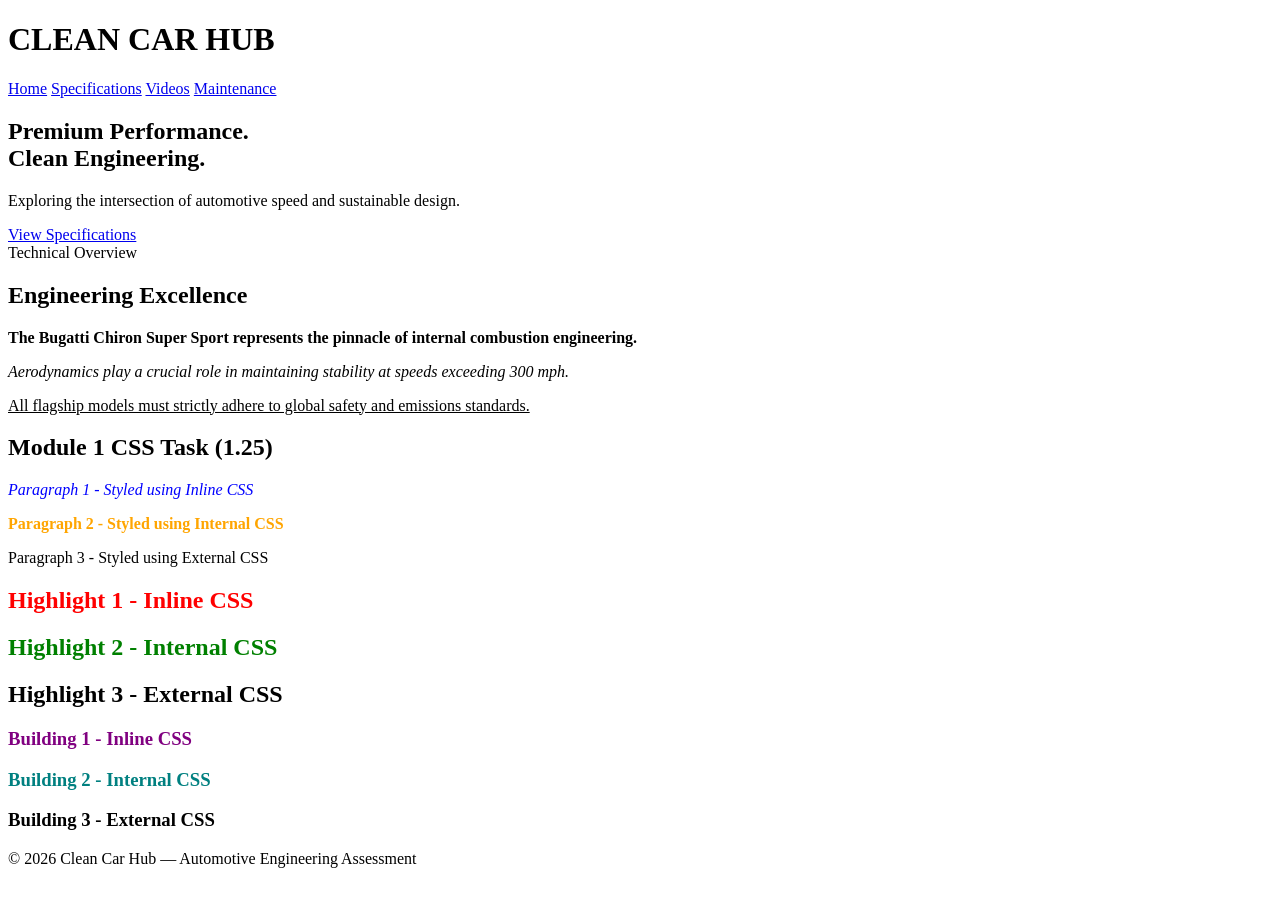
==== index.html @ a15f6dac "Add files via upload" ====
<!DOCTYPE html>
<html lang="en">
<head>
  <meta charset="UTF-8">
  <meta name="viewport" content="width=device-width, initial-scale=1.0">
  <title>Clean Car Hub | Performance & Design</title>
  <link rel="stylesheet" href="style.css">
  <link href="https://fonts.googleapis.com/css2?family=Inter:wght@300;400;600;800&display=swap" rel="stylesheet">

  <!-- Internal CSS (Module 1 Task) -->
  <style>
    .internal-paragraph {
      color: orange;
      font-weight: bold;
    }

    .highlight2 {
      color: green;
    }

    .building2 {
      color: teal;
    }
  </style>
</head>
<body>

<header>
  <div class="container">
    <h1 class="logo">CLEAN CAR <span>HUB</span></h1>
    <nav>
      <a href="#home">Home</a>
      <a href="#specs">Specifications</a>
      <a href="#videos">Videos</a>
      <a href="#maintenance">Maintenance</a>
    </nav>
  </div>
</header>

<section id="home" class="hero">
  <div class="hero-content">
    <h2>Premium Performance. <br><span>Clean Engineering.</span></h2>
    <p>Exploring the intersection of automotive speed and sustainable design.</p>
    <a href="#specs" class="btn">View Specifications</a>
  </div>
</section>

<section id="specs" class="container section">
  <div class="section-header">
    <span class="badge">Technical Overview</span>
    <h2>Engineering Excellence</h2>
  </div>

  <div class="specs-grid">
    <div class="specs-text">
      <p><strong>The Bugatti Chiron Super Sport represents the pinnacle of internal combustion engineering.</strong></p>
      <p><em>Aerodynamics play a crucial role in maintaining stability at speeds exceeding 300 mph.</em></p>
      <p><u>All flagship models must strictly adhere to global safety and emissions standards.</u></p>
    </div>
  </div>
</section>

<!-- =============================== -->
<!-- MODULE 1 CSS TASK (1.25) -->
<!-- =============================== -->

<section class="container section">
  <div class="section-header">
    <h2>Module 1 CSS Task (1.25)</h2>
  </div>

  <!-- Paragraphs -->
  <p style="color: blue; font-style: italic;">
    Paragraph 1 - Styled using Inline CSS
  </p>

  <p class="internal-paragraph">
    Paragraph 2 - Styled using Internal CSS
  </p>

  <p class="external-paragraph">
    Paragraph 3 - Styled using External CSS
  </p>

  <!-- H1 Highlights -->
  <h1 style="color: red;">
    Highlight 1 - Inline CSS
  </h1>

  <h1 class="highlight2">
    Highlight 2 - Internal CSS
  </h1>

  <h1 class="highlight3">
    Highlight 3 - External CSS
  </h1>

  <!-- H3 Buildings -->
  <h3 style="color: purple;">
    Building 1 - Inline CSS
  </h3>

  <h3 class="building2">
    Building 2 - Internal CSS
  </h3>

  <h3 class="building3">
    Building 3 - External CSS
  </h3>

</section>

<footer>
  <div class="container">
    <p>© 2026 Clean Car Hub — Automotive Engineering Assessment</p>
  </div>
</footer>

</body>
</html>
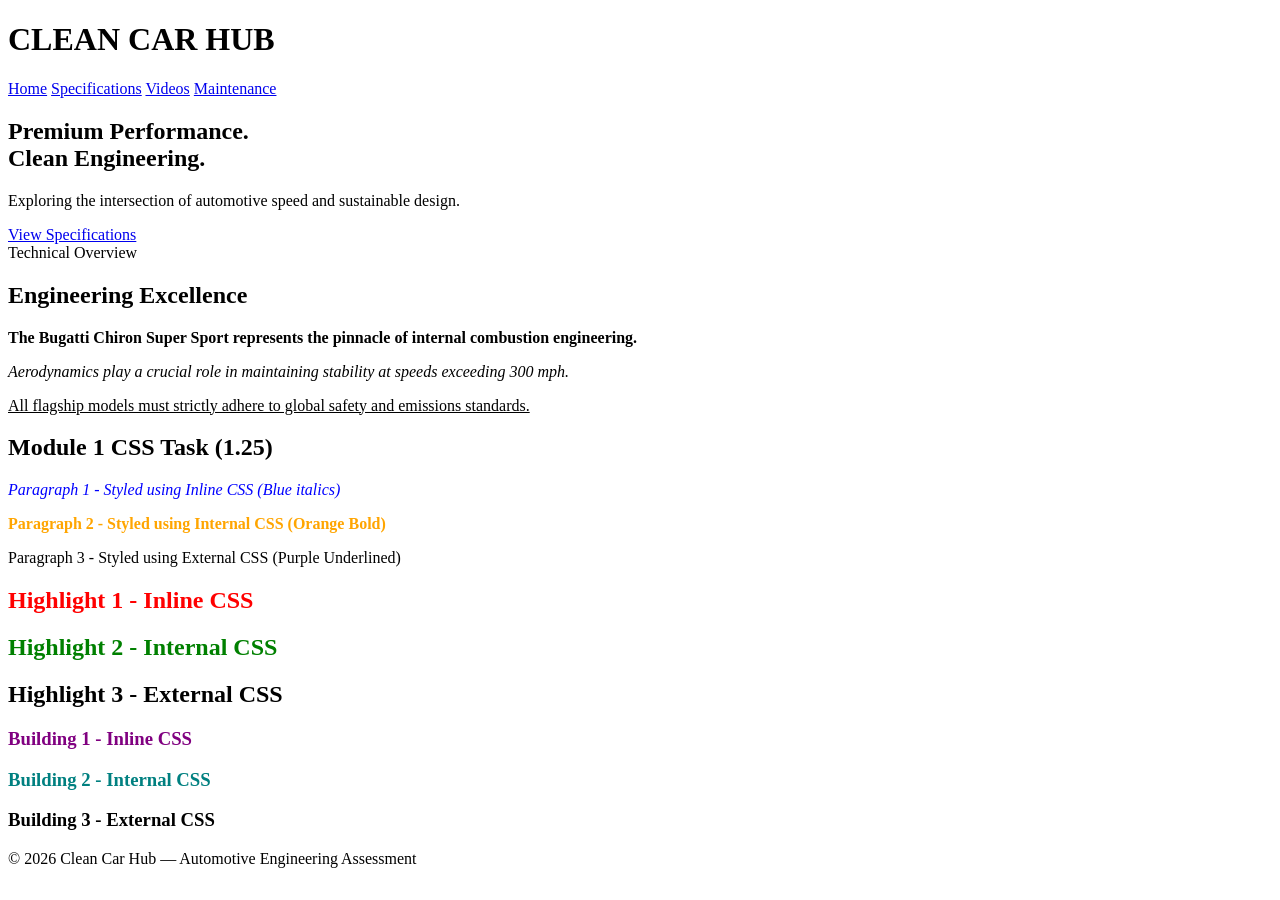
==== commit 91cc09c6: "Add files via upload" ====
--- a/index.html
+++ b/index.html
@@ -7,17 +7,19 @@
   <link rel="stylesheet" href="style.css">
   <link href="https://fonts.googleapis.com/css2?family=Inter:wght@300;400;600;800&display=swap" rel="stylesheet">
 
-  <!-- Internal CSS (Module 1 Task) -->
   <style>
+    /* Paragraph 2 Requirements: Orange and Bold */
     .internal-paragraph {
       color: orange;
       font-weight: bold;
     }
 
+    /* Highlight 2: Any Color */
     .highlight2 {
       color: green;
     }
 
+    /* Building 2: Any Color */
     .building2 {
       color: teal;
     }
@@ -60,29 +62,23 @@
   </div>
 </section>
 
-<!-- =============================== -->
-<!-- MODULE 1 CSS TASK (1.25) -->
-<!-- =============================== -->
-
 <section class="container section">
   <div class="section-header">
     <h2>Module 1 CSS Task (1.25)</h2>
   </div>
 
-  <!-- Paragraphs -->
   <p style="color: blue; font-style: italic;">
-    Paragraph 1 - Styled using Inline CSS
+    Paragraph 1 - Styled using Inline CSS (Blue italics)
   </p>
 
   <p class="internal-paragraph">
-    Paragraph 2 - Styled using Internal CSS
+    Paragraph 2 - Styled using Internal CSS (Orange Bold)
   </p>
 
   <p class="external-paragraph">
-    Paragraph 3 - Styled using External CSS
+    Paragraph 3 - Styled using External CSS (Purple Underlined)
   </p>
 
-  <!-- H1 Highlights -->
   <h1 style="color: red;">
     Highlight 1 - Inline CSS
   </h1>
@@ -95,7 +91,6 @@
     Highlight 3 - External CSS
   </h1>
 
-  <!-- H3 Buildings -->
   <h3 style="color: purple;">
     Building 1 - Inline CSS
   </h3>
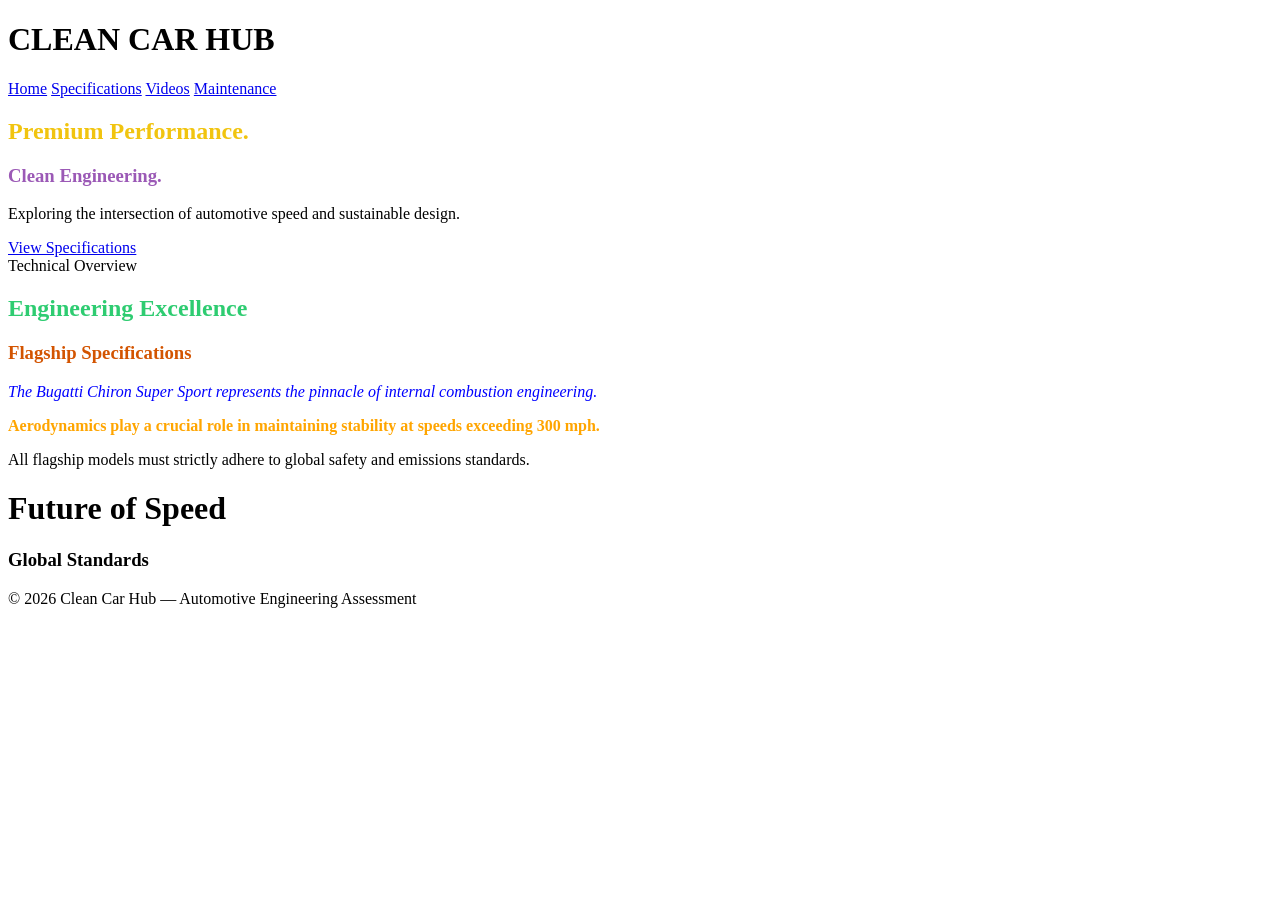
==== commit 1eb03be1: "Add files via upload" ====
--- a/index.html
+++ b/index.html
@@ -8,20 +8,20 @@
   <link href="https://fonts.googleapis.com/css2?family=Inter:wght@300;400;600;800&display=swap" rel="stylesheet">
 
   <style>
-    /* Paragraph 2 Requirements: Orange and Bold */
-    .internal-paragraph {
+    /* Whiteboard Requirement: Paragraph 2 - Orange & Bold */
+    .specs-text .internal-p {
       color: orange;
       font-weight: bold;
     }
 
-    /* Highlight 2: Any Color */
-    .highlight2 {
-      color: green;
+    /* Whiteboard Requirement: Highlight 2 - Any Color */
+    .highlight-internal {
+      color: #2ecc71; /* Emerald Green */
     }
 
-    /* Building 2: Any Color */
-    .building2 {
-      color: teal;
+    /* Whiteboard Requirement: Building 2 - Any Color */
+    .building-internal {
+      color: #d35400; /* Burnt Orange */
     }
   </style>
 </head>
@@ -41,7 +41,10 @@
 
 <section id="home" class="hero">
   <div class="hero-content">
-    <h2>Premium Performance. <br><span>Clean Engineering.</span></h2>
+    <h1 style="color: #f1c40f;">Premium Performance.</h1> 
+    
+    <h3 style="color: #9b59b6;">Clean Engineering.</h3>
+    
     <p>Exploring the intersection of automotive speed and sustainable design.</p>
     <a href="#specs" class="btn">View Specifications</a>
   </div>
@@ -50,65 +53,35 @@
 <section id="specs" class="container section">
   <div class="section-header">
     <span class="badge">Technical Overview</span>
-    <h2>Engineering Excellence</h2>
+    
+    <h1 class="highlight-internal">Engineering Excellence</h1>
+    
+    <h3 class="building-internal">Flagship Specifications</h3>
   </div>
 
   <div class="specs-grid">
     <div class="specs-text">
-      <p><strong>The Bugatti Chiron Super Sport represents the pinnacle of internal combustion engineering.</strong></p>
-      <p><em>Aerodynamics play a crucial role in maintaining stability at speeds exceeding 300 mph.</em></p>
-      <p><u>All flagship models must strictly adhere to global safety and emissions standards.</u></p>
+      <p style="color: blue; font-style: italic;">
+        The Bugatti Chiron Super Sport represents the pinnacle of internal combustion engineering.
+      </p>
+
+      <p class="internal-p">
+        Aerodynamics play a crucial role in maintaining stability at speeds exceeding 300 mph.
+      </p>
+
+      <p class="external-p">
+        All flagship models must strictly adhere to global safety and emissions standards.
+      </p>
     </div>
   </div>
 </section>
 
-<section class="container section">
-  <div class="section-header">
-    <h2>Module 1 CSS Task (1.25)</h2>
-  </div>
-
-  <p style="color: blue; font-style: italic;">
-    Paragraph 1 - Styled using Inline CSS (Blue italics)
-  </p>
-
-  <p class="internal-paragraph">
-    Paragraph 2 - Styled using Internal CSS (Orange Bold)
-  </p>
-
-  <p class="external-paragraph">
-    Paragraph 3 - Styled using External CSS (Purple Underlined)
-  </p>
-
-  <h1 style="color: red;">
-    Highlight 1 - Inline CSS
-  </h1>
-
-  <h1 class="highlight2">
-    Highlight 2 - Internal CSS
-  </h1>
-
-  <h1 class="highlight3">
-    Highlight 3 - External CSS
-  </h1>
-
-  <h3 style="color: purple;">
-    Building 1 - Inline CSS
-  </h3>
-
-  <h3 class="building2">
-    Building 2 - Internal CSS
-  </h3>
-
-  <h3 class="building3">
-    Building 3 - External CSS
-  </h3>
-
-</section>
-
-<footer>
-  <div class="container">
-    <p>© 2026 Clean Car Hub — Automotive Engineering Assessment</p>
-  </div>
+<footer class="container">
+  <h1 class="highlight-external">Future of Speed</h1>
+  
+  <h3 class="building-external">Global Standards</h3>
+  
+  <p>© 2026 Clean Car Hub — Automotive Engineering Assessment</p>
 </footer>
 
 </body>
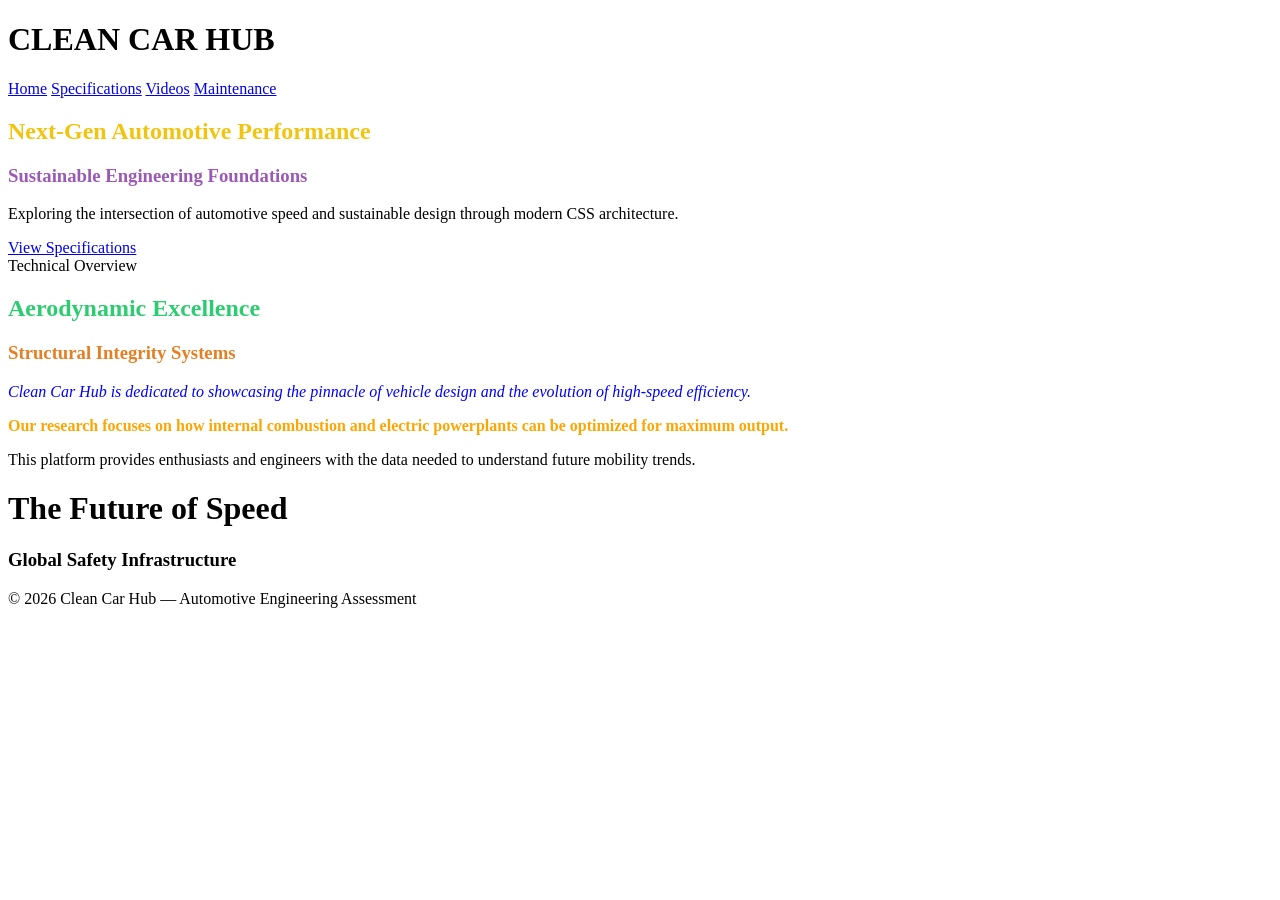
==== commit 991e2931: "Add files via upload" ====
--- a/index.html
+++ b/index.html
@@ -8,20 +8,22 @@
   <link href="https://fonts.googleapis.com/css2?family=Inter:wght@300;400;600;800&display=swap" rel="stylesheet">
 
   <style>
-    /* Whiteboard Requirement: Paragraph 2 - Orange & Bold */
-    .specs-text .internal-p {
+    /* Internal CSS Requirements from Whiteboard */
+    
+    /* Paragraph 2: Orange and Bold */
+    .internal-p {
       color: orange;
       font-weight: bold;
     }
 
-    /* Whiteboard Requirement: Highlight 2 - Any Color */
+    /* Highlight 2: Any Color */
     .highlight-internal {
-      color: #2ecc71; /* Emerald Green */
+      color: #2ecc71; 
     }
 
-    /* Whiteboard Requirement: Building 2 - Any Color */
+    /* Building 2: Any Color */
     .building-internal {
-      color: #d35400; /* Burnt Orange */
+      color: #e67e22;
     }
   </style>
 </head>
@@ -41,11 +43,11 @@
 
 <section id="home" class="hero">
   <div class="hero-content">
-    <h1 style="color: #f1c40f;">Premium Performance.</h1> 
+    <h1 style="color: #f1c40f;">Next-Gen Automotive Performance</h1> 
     
-    <h3 style="color: #9b59b6;">Clean Engineering.</h3>
+    <h3 style="color: #9b59b6;">Sustainable Engineering Foundations</h3>
     
-    <p>Exploring the intersection of automotive speed and sustainable design.</p>
+    <p>Exploring the intersection of automotive speed and sustainable design through modern CSS architecture.</p>
     <a href="#specs" class="btn">View Specifications</a>
   </div>
 </section>
@@ -54,32 +56,32 @@
   <div class="section-header">
     <span class="badge">Technical Overview</span>
     
-    <h1 class="highlight-internal">Engineering Excellence</h1>
+    <h1 class="highlight-internal">Aerodynamic Excellence</h1>
     
-    <h3 class="building-internal">Flagship Specifications</h3>
+    <h3 class="building-internal">Structural Integrity Systems</h3>
   </div>
 
   <div class="specs-grid">
     <div class="specs-text">
       <p style="color: blue; font-style: italic;">
-        The Bugatti Chiron Super Sport represents the pinnacle of internal combustion engineering.
+        Clean Car Hub is dedicated to showcasing the pinnacle of vehicle design and the evolution of high-speed efficiency.
       </p>
 
       <p class="internal-p">
-        Aerodynamics play a crucial role in maintaining stability at speeds exceeding 300 mph.
+        Our research focuses on how internal combustion and electric powerplants can be optimized for maximum output.
       </p>
 
       <p class="external-p">
-        All flagship models must strictly adhere to global safety and emissions standards.
+        This platform provides enthusiasts and engineers with the data needed to understand future mobility trends.
       </p>
     </div>
   </div>
 </section>
 
 <footer class="container">
-  <h1 class="highlight-external">Future of Speed</h1>
+  <h1 class="highlight-external">The Future of Speed</h1>
   
-  <h3 class="building-external">Global Standards</h3>
+  <h3 class="building-external">Global Safety Infrastructure</h3>
   
   <p>© 2026 Clean Car Hub — Automotive Engineering Assessment</p>
 </footer>
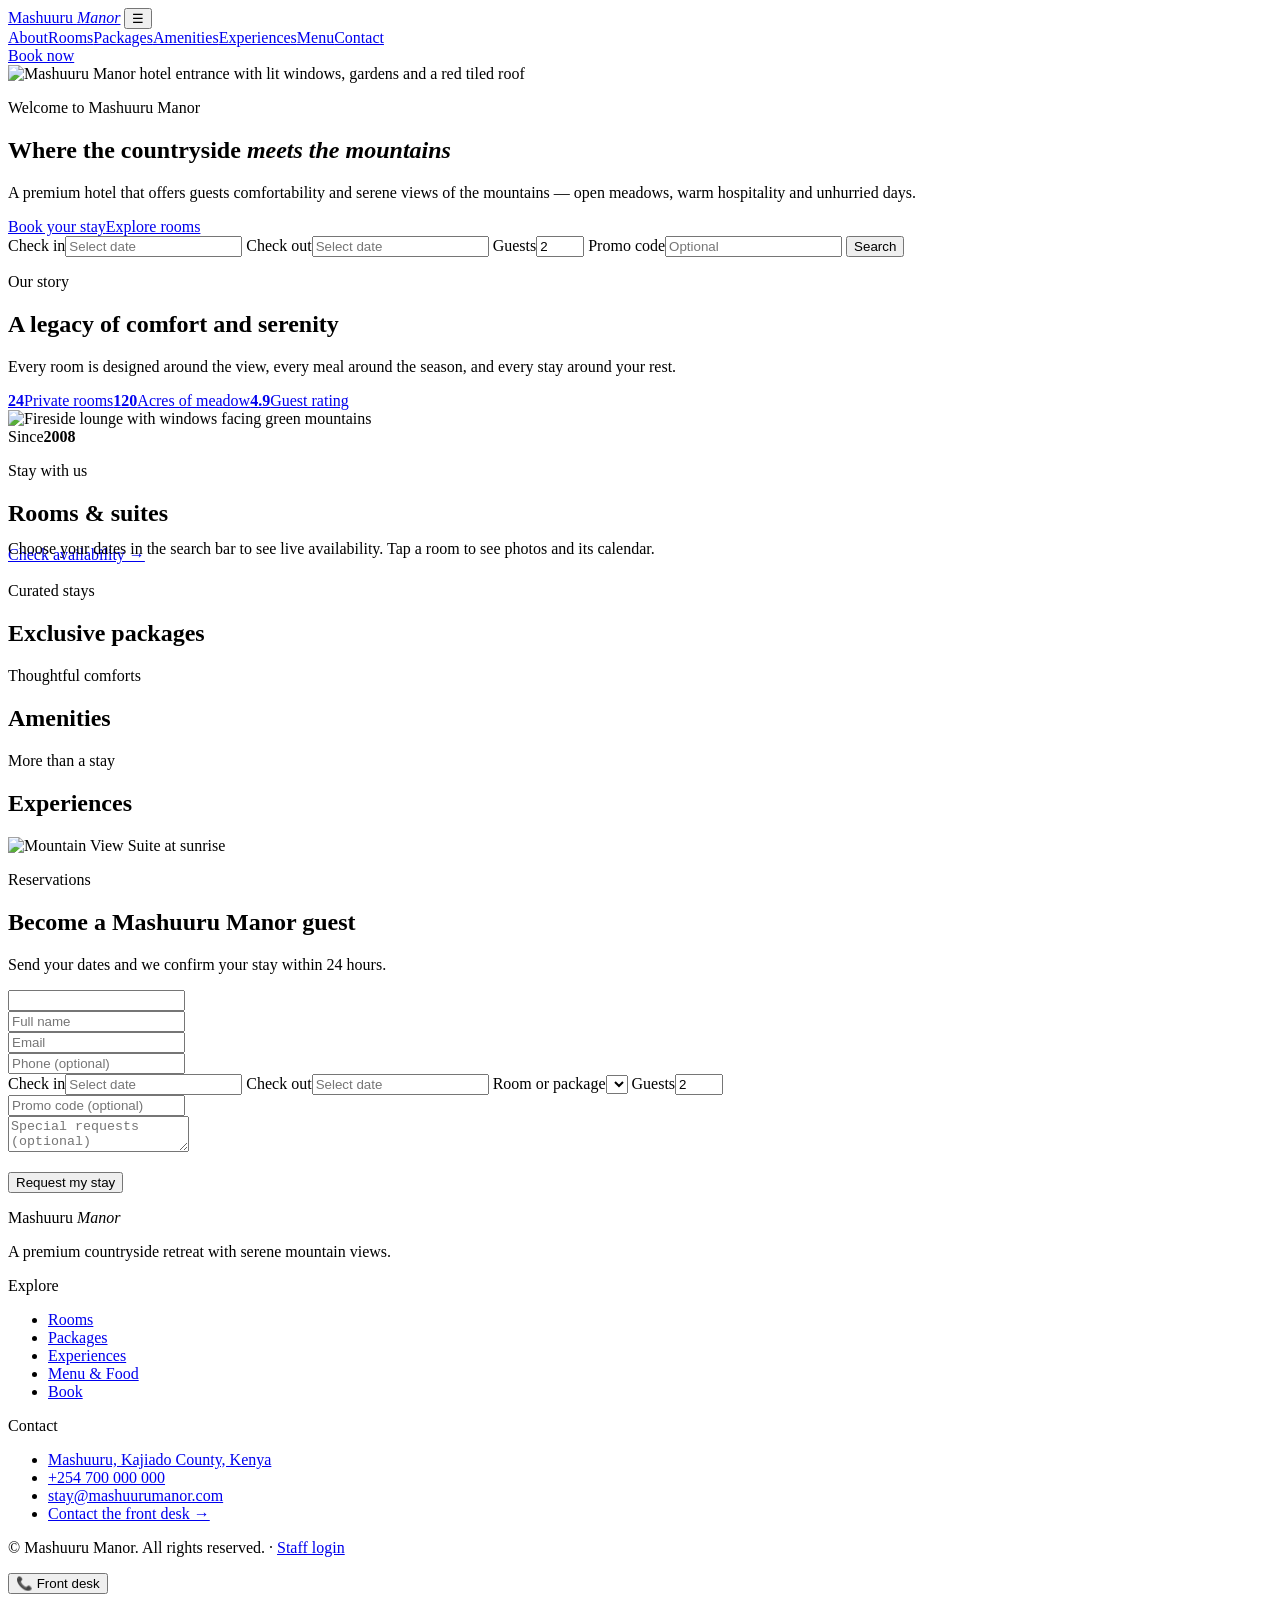
==== commit 8f0b4e56: "Add files via upload" ====
--- a/index.html
+++ b/index.html
@@ -1,90 +1,91 @@
-<!DOCTYPE html>
-<html lang="en">
-<head>
-  <meta charset="UTF-8">
-  <meta name="viewport" content="width=device-width, initial-scale=1.0">
-  <title>Clean Car Hub | Performance & Design</title>
-  <link rel="stylesheet" href="style.css">
-  <link href="https://fonts.googleapis.com/css2?family=Inter:wght@300;400;600;800&display=swap" rel="stylesheet">
-
-  <style>
-    /* Internal CSS Requirements from Whiteboard */
-    
-    /* Paragraph 2: Orange and Bold */
-    .internal-p {
-      color: orange;
-      font-weight: bold;
-    }
-
-    /* Highlight 2: Any Color */
-    .highlight-internal {
-      color: #2ecc71; 
-    }
-
-    /* Building 2: Any Color */
-    .building-internal {
-      color: #e67e22;
-    }
-  </style>
-</head>
-<body>
-
-<header>
-  <div class="container">
-    <h1 class="logo">CLEAN CAR <span>HUB</span></h1>
-    <nav>
-      <a href="#home">Home</a>
-      <a href="#specs">Specifications</a>
-      <a href="#videos">Videos</a>
-      <a href="#maintenance">Maintenance</a>
-    </nav>
-  </div>
-</header>
-
-<section id="home" class="hero">
-  <div class="hero-content">
-    <h1 style="color: #f1c40f;">Next-Gen Automotive Performance</h1> 
-    
-    <h3 style="color: #9b59b6;">Sustainable Engineering Foundations</h3>
-    
-    <p>Exploring the intersection of automotive speed and sustainable design through modern CSS architecture.</p>
-    <a href="#specs" class="btn">View Specifications</a>
-  </div>
-</section>
-
-<section id="specs" class="container section">
-  <div class="section-header">
-    <span class="badge">Technical Overview</span>
-    
-    <h1 class="highlight-internal">Aerodynamic Excellence</h1>
-    
-    <h3 class="building-internal">Structural Integrity Systems</h3>
-  </div>
-
-  <div class="specs-grid">
-    <div class="specs-text">
-      <p style="color: blue; font-style: italic;">
-        Clean Car Hub is dedicated to showcasing the pinnacle of vehicle design and the evolution of high-speed efficiency.
-      </p>
-
-      <p class="internal-p">
-        Our research focuses on how internal combustion and electric powerplants can be optimized for maximum output.
-      </p>
-
-      <p class="external-p">
-        This platform provides enthusiasts and engineers with the data needed to understand future mobility trends.
-      </p>
-    </div>
-  </div>
-</section>
-
-<footer class="container">
-  <h1 class="highlight-external">The Future of Speed</h1>
-  
-  <h3 class="building-external">Global Safety Infrastructure</h3>
-  
-  <p>© 2026 Clean Car Hub — Automotive Engineering Assessment</p>
-</footer>
-
-</body>
-</html>+<!DOCTYPE html>
+<html lang="en">
+<head>
+<meta charset="UTF-8">
+<meta name="viewport" content="width=device-width, initial-scale=1, viewport-fit=cover">
+<title>Mashuuru Manor — Premium Countryside Hotel with Mountain Views</title>
+<link href="https://fonts.googleapis.com/css2?family=Cormorant+Garamond:ital,wght@0,400;0,500;1,400;1,500&family=Jost:wght@300;400;500&display=swap" rel="stylesheet">
+<link rel="stylesheet" href="assets/css/style.css">
+</head>
+<body>
+<div id="site" class="pg">
+<header class="site-header"><div class="container header-inner">
+<a href="#" class="logo" data-go="top">Mashuuru <em>Manor</em></a>
+<button class="menu-toggle" aria-label="Open menu" aria-expanded="false">&#9776;</button>
+<nav class="nav"><a href="#" data-go="about">About</a><a href="#" data-go="rooms">Rooms</a><a href="#" data-go="packages">Packages</a><a href="#" data-go="amenities">Amenities</a><a href="#" data-go="experiences">Experiences</a><a href="#menu">Menu</a><a href="#" data-fd>Contact</a></nav>
+<a href="#" data-go="book" class="btn btn-glass btn-sm">Book now</a></div></header>
+
+<section class="hero" id="top">
+<img id="heroimg" class="hero-img" alt="Mashuuru Manor hotel entrance with lit windows, gardens and a red tiled roof">
+<div class="hero-overlay"></div>
+<div class="container hero-content">
+<p class="eyebrow gold">Welcome to Mashuuru Manor</p>
+<h1>Where the countryside <em>meets the mountains</em></h1>
+<p class="lead">A premium hotel that offers guests comfortability and serene views of the mountains — open meadows, warm hospitality and unhurried days.</p>
+<div class="hero-actions"><a href="#" data-go="book" class="btn btn-gold">Book your stay</a><a href="#" data-go="rooms" class="btn btn-glass">Explore rooms</a></div>
+<form class="search" id="search">
+<label>Check in<input name="ci" data-dp="hero" data-role="ci" readonly placeholder="Select date" autocomplete="off"></label>
+<label>Check out<input name="co" data-dp="hero" data-role="co" readonly placeholder="Select date" autocomplete="off"></label>
+<label>Guests<input type="number" name="guests" min="1" max="12" value="2"></label>
+<label>Promo code<input name="promo" placeholder="Optional"></label>
+<button class="btn btn-gold" type="submit">Search</button>
+</form>
+</div></section>
+
+<section id="about" class="container section"><div class="about-card reveal"><div>
+<p class="eyebrow gold">Our story</p><h2>A legacy of comfort and serenity</h2>
+<p class="muted-light">Every room is designed around the view, every meal around the season, and every stay around your rest.</p>
+<div class="stats"><a href="#" data-go="rooms"><strong id="nrooms">24</strong><span>Private rooms</span></a><a href="#" data-go="experiences"><strong>120</strong><span>Acres of meadow</span></a><a href="#" data-go="book"><strong>4.9</strong><span>Guest rating</span></a></div></div>
+<div class="about-image"><img id="aboutimg" alt="Fireside lounge with windows facing green mountains"><div class="since"><span>Since</span><strong>2008</strong></div></div></div></section>
+
+<section id="rooms" class="container section-tight"><div class="section-head"><div><p class="eyebrow moss">Stay with us</p><h2>Rooms &amp; suites</h2></div><a href="#" data-go="book" class="eyebrow link">Check availability &rarr;</a></div>
+<p id="searchnote" class="small" style="margin:-24px 0 24px;color:var(--muted)">Choose your dates in the search bar to see live availability. Tap a room to see photos and its calendar.</p>
+<div class="grid-3" id="roomgrid"></div></section>
+
+<section id="packages" class="container section-tight"><div class="section-head"><div><p class="eyebrow moss">Curated stays</p><h2>Exclusive packages</h2></div></div><div class="pkgs" id="pkgs"></div></section>
+
+<section id="amenities" class="amenities"><div class="container center"><p class="eyebrow moss">Thoughtful comforts</p><h2>Amenities</h2><div class="amenity-grid" id="amgrid" style="grid-template-columns:repeat(auto-fit,minmax(200px,1fr))"></div></div></section>
+
+<section id="experiences" class="container section"><p class="eyebrow moss">More than a stay</p><h2>Experiences</h2><div class="exps" id="exps"></div></section>
+
+<section id="book" class="container section-tight"><div class="book-card"><img id="bookimg" alt="Mountain View Suite at sunrise">
+<div class="book-body"><p class="eyebrow gold">Reservations</p><h2>Become a Mashuuru Manor guest</h2>
+<p class="muted-light small">Send your dates and we confirm your stay within 24 hours.</p>
+<form id="booking-form" novalidate>
+<input type="text" name="website" class="hp" tabindex="-1" autocomplete="off">
+<div class="full"><input name="full_name" placeholder="Full name" maxlength="100" required></div>
+<div><input name="email" type="email" placeholder="Email" maxlength="255" required></div>
+<div><input name="phone" type="tel" placeholder="Phone (optional)" maxlength="30"></div>
+<label>Check in<input name="check_in" data-dp="book" data-role="ci" readonly placeholder="Select date" autocomplete="off"></label>
+<label>Check out<input name="check_out" data-dp="book" data-role="co" readonly placeholder="Select date" autocomplete="off"></label>
+<label>Room or package<select name="stay" id="staysel"></select></label>
+<label>Guests<input name="guests" type="number" min="1" max="12" value="2"></label>
+<div><input name="promo" placeholder="Promo code (optional)"></div>
+<div class="full"><textarea name="message" rows="2" placeholder="Special requests (optional)" maxlength="1000"></textarea></div>
+<p class="full avail" id="avail"></p>
+<p id="form-status" class="full status" role="status"></p>
+<div class="full"><button type="submit" class="btn btn-gold">Request my stay</button></div>
+</form></div></div></section>
+
+<footer id="contact" class="footer"><div class="container footer-grid">
+<div><p class="logo">Mashuuru <em>Manor</em></p><p class="muted-light small">A premium countryside retreat with serene mountain views.</p></div>
+<div><p class="eyebrow gold">Explore</p><ul><li><a href="#" data-go="rooms">Rooms</a></li><li><a href="#" data-go="packages">Packages</a></li><li><a href="#" data-go="experiences">Experiences</a></li><li><a href="#menu">Menu &amp; Food</a></li><li><a href="#" data-go="book">Book</a></li></ul></div>
+<div><p class="eyebrow gold">Contact</p><ul><li><a href="https://www.google.com/maps/search/Mashuuru+Kajiado+Kenya" target="_blank" rel="noopener">Mashuuru, Kajiado County, Kenya</a></li><li><a href="tel:+254700000000">+254 700 000 000</a></li><li><a href="mailto:stay@mashuurumanor.com">stay@mashuurumanor.com</a></li><li><a href="#" data-fd>Contact the front desk →</a></li></ul></div></div>
+<p class="copyright">&copy; <span id="year"></span> Mashuuru Manor. All rights reserved. · <a class="staff" href="#admin">Staff login</a></p></footer>
+</div>
+
+<div id="menupage" class="pg" hidden>
+<header class="site-header solid"><div class="container header-inner"><a href="#" class="logo" data-home="top">Mashuuru <em>Manor</em></a><button class="menu-toggle" aria-label="Open menu" aria-expanded="false">&#9776;</button>
+<nav class="nav"><a href="#" data-home="about">About</a><a href="#" data-home="rooms">Rooms</a><a href="#" data-home="packages">Packages</a><a href="#" data-home="experiences">Experiences</a><a href="#menu" class="on">Menu</a><a href="#" data-fd>Contact</a></nav>
+<a href="#" data-cart class="btn btn-gold btn-sm">Your order · <span id="cartn">0</span></a></div></header>
+<section class="menu-hero"><div class="container"><p class="eyebrow gold">Food &amp; drink</p><h1>Our <em>menu</em></h1><p class="lead">Seasonal dishes from local farms, served in the dining room, on the terrace or to your room.</p></div></section>
+<section class="container" style="padding:48px 24px 96px"><div class="tabs2" id="mtabs"></div><div class="chips" id="mchips"></div><div class="mgrid" id="mgrid"></div><p class="small" style="margin-top:32px;color:var(--muted)">Prices in KES. Tell us about any allergies when ordering. Hungry? Tap the order button, or ask the <a href="#" data-fd data-topic="Room service" style="text-decoration:underline">front desk</a>.</p></section>
+<footer class="footer"><p class="copyright" style="border:0">&copy; Mashuuru Manor · <a href="#" data-home="top" style="color:var(--gold)">Back to home</a> · <a href="#" data-home="book" style="color:var(--gold)">Book a stay</a></p></footer></div>
+<button class="fab" id="fab" data-fd>📞 Front desk</button>
+<div id="dpm" hidden></div>
+<div id="admin" hidden></div>
+<div id="modal" hidden></div>
+
+<script src="assets/js/app.js"></script>
+</body>
+</html>
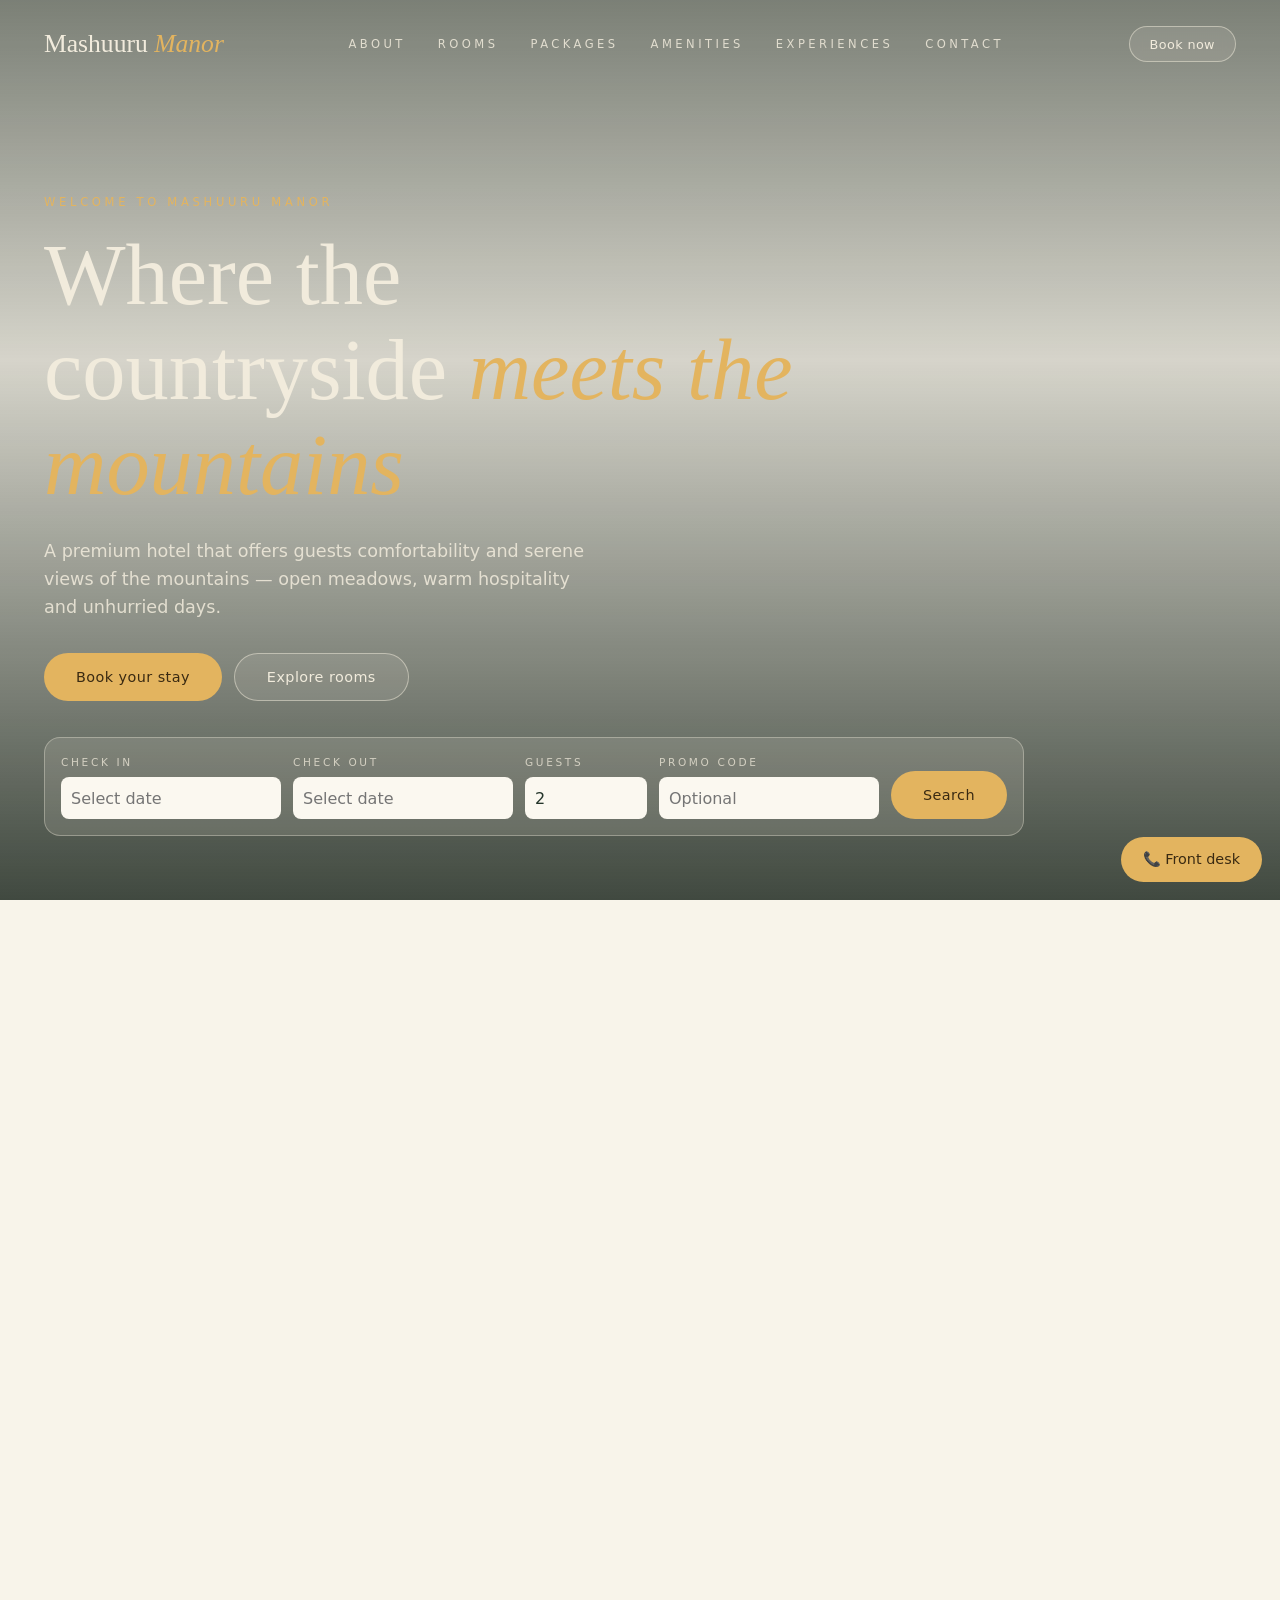
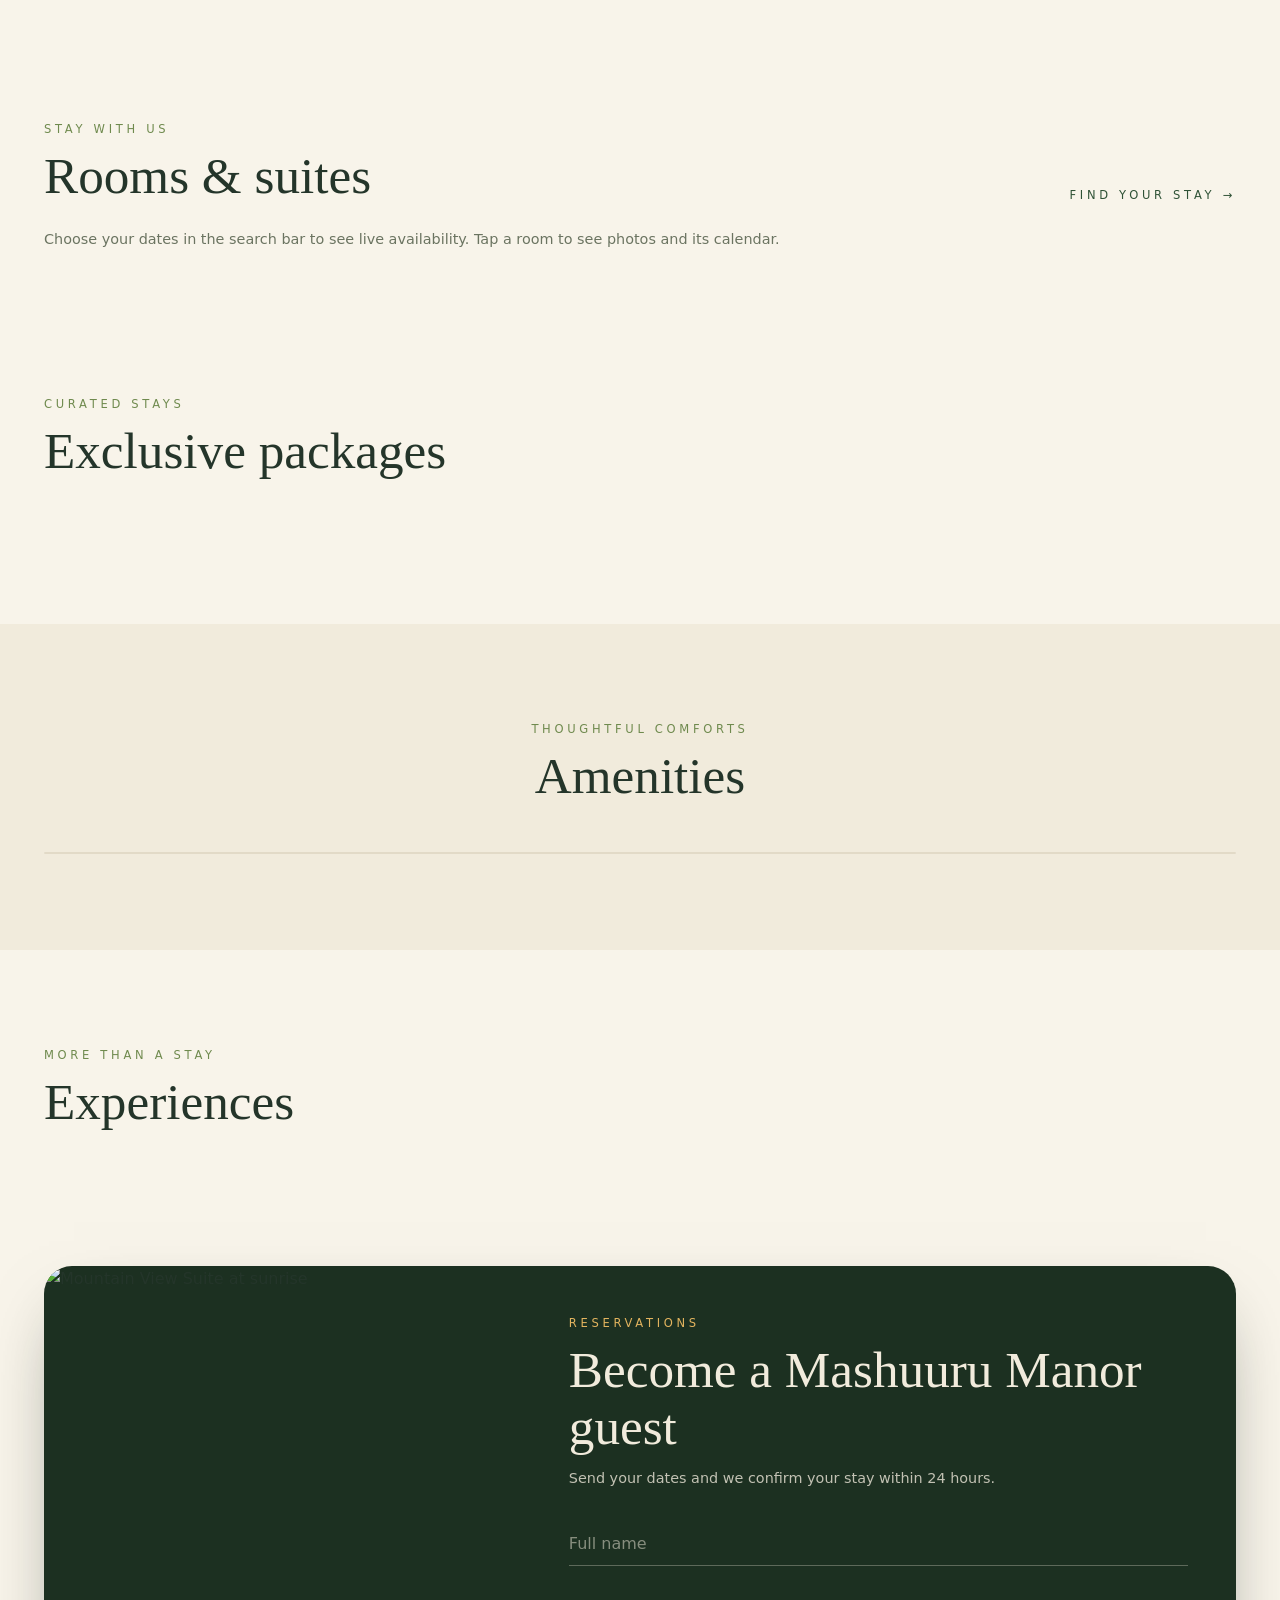
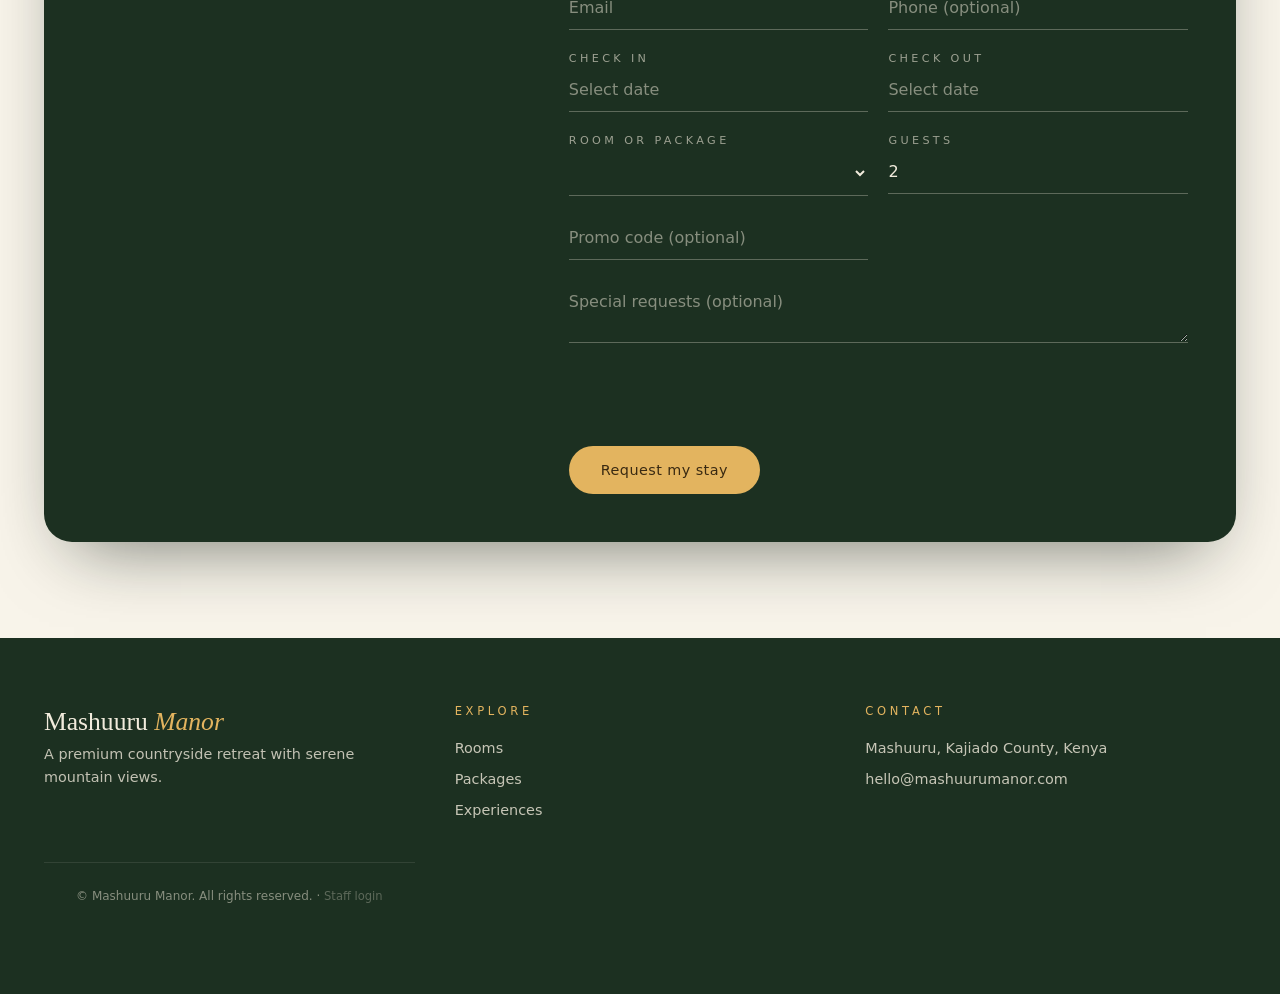
==== commit ddb2f688: "Fix stylesheet href in index.html" ====
--- a/index.html
+++ b/index.html
@@ -5,14 +5,14 @@
 <meta name="viewport" content="width=device-width, initial-scale=1, viewport-fit=cover">
 <title>Mashuuru Manor — Premium Countryside Hotel with Mountain Views</title>
 <link href="https://fonts.googleapis.com/css2?family=Cormorant+Garamond:ital,wght@0,400;0,500;1,400;1,500&family=Jost:wght@300;400;500&display=swap" rel="stylesheet">
-<link rel="stylesheet" href="assets/css/style.css">
+<link rel="stylesheet" href="style.css">
 </head>
 <body>
 <div id="site" class="pg">
 <header class="site-header"><div class="container header-inner">
 <a href="#" class="logo" data-go="top">Mashuuru <em>Manor</em></a>
 <button class="menu-toggle" aria-label="Open menu" aria-expanded="false">&#9776;</button>
-<nav class="nav"><a href="#" data-go="about">About</a><a href="#" data-go="rooms">Rooms</a><a href="#" data-go="packages">Packages</a><a href="#" data-go="amenities">Amenities</a><a href="#" data-go="experiences">Experiences</a><a href="#menu">Menu</a><a href="#" data-fd>Contact</a></nav>
+<nav class="nav"><a href="#" data-go="about">About</a><a href="#" data-go="rooms">Rooms</a><a href="#" data-go="packages">Packages</a><a href="#" data-go="amenities">Amenities</a><a href="#" data-go="experiences">Experiences</a><a href="#" data-go="contact">Contact</a></nav>
 <a href="#" data-go="book" class="btn btn-glass btn-sm">Book now</a></div></header>
 
 <section class="hero" id="top">
@@ -35,16 +35,16 @@
 <section id="about" class="container section"><div class="about-card reveal"><div>
 <p class="eyebrow gold">Our story</p><h2>A legacy of comfort and serenity</h2>
 <p class="muted-light">Every room is designed around the view, every meal around the season, and every stay around your rest.</p>
-<div class="stats"><a href="#" data-go="rooms"><strong id="nrooms">24</strong><span>Private rooms</span></a><a href="#" data-go="experiences"><strong>120</strong><span>Acres of meadow</span></a><a href="#" data-go="book"><strong>4.9</strong><span>Guest rating</span></a></div></div>
+<div class="stats"><a href="#" data-go="rooms"><strong id="nrooms">24</strong><span>Private rooms</span></a><a href="#" data-go="experiences"><strong>120</strong><span>Acres of meadow</span></a><a href="#" data-go="amenities"><strong>4.9</strong><span>Guest rating</span></a></div></div>
 <div class="about-image"><img id="aboutimg" alt="Fireside lounge with windows facing green mountains"><div class="since"><span>Since</span><strong>2008</strong></div></div></div></section>
 
-<section id="rooms" class="container section-tight"><div class="section-head"><div><p class="eyebrow moss">Stay with us</p><h2>Rooms &amp; suites</h2></div><a href="#" data-go="book" class="eyebrow link">Check availability &rarr;</a></div>
+<section id="rooms" class="container section-tight"><div class="section-head"><div><p class="eyebrow moss">Stay with us</p><h2>Rooms &amp; suites</h2></div><a href="#" data-go="book" class="eyebrow link">Find your stay →</a></div>
 <p id="searchnote" class="small" style="margin:-24px 0 24px;color:var(--muted)">Choose your dates in the search bar to see live availability. Tap a room to see photos and its calendar.</p>
 <div class="grid-3" id="roomgrid"></div></section>
 
 <section id="packages" class="container section-tight"><div class="section-head"><div><p class="eyebrow moss">Curated stays</p><h2>Exclusive packages</h2></div></div><div class="pkgs" id="pkgs"></div></section>
 
-<section id="amenities" class="amenities"><div class="container center"><p class="eyebrow moss">Thoughtful comforts</p><h2>Amenities</h2><div class="amenity-grid" id="amgrid" style="grid-template-columns:repeat(auto-fit,minmax(200px,1fr))"></div></div></section>
+<section id="amenities" class="amenities"><div class="container center"><p class="eyebrow moss">Thoughtful comforts</p><h2>Amenities</h2><div class="amenity-grid" id="amgrid" style="grid-template-columns:repeat(4,1fr)"></div></div></section>
 
 <section id="experiences" class="container section"><p class="eyebrow moss">More than a stay</p><h2>Experiences</h2><div class="exps" id="exps"></div></section>
 
@@ -69,18 +69,19 @@
 
 <footer id="contact" class="footer"><div class="container footer-grid">
 <div><p class="logo">Mashuuru <em>Manor</em></p><p class="muted-light small">A premium countryside retreat with serene mountain views.</p></div>
-<div><p class="eyebrow gold">Explore</p><ul><li><a href="#" data-go="rooms">Rooms</a></li><li><a href="#" data-go="packages">Packages</a></li><li><a href="#" data-go="experiences">Experiences</a></li><li><a href="#menu">Menu &amp; Food</a></li><li><a href="#" data-go="book">Book</a></li></ul></div>
-<div><p class="eyebrow gold">Contact</p><ul><li><a href="https://www.google.com/maps/search/Mashuuru+Kajiado+Kenya" target="_blank" rel="noopener">Mashuuru, Kajiado County, Kenya</a></li><li><a href="tel:+254700000000">+254 700 000 000</a></li><li><a href="mailto:stay@mashuurumanor.com">stay@mashuurumanor.com</a></li><li><a href="#" data-fd>Contact the front desk →</a></li></ul></div></div>
+<div><p class="eyebrow gold">Explore</p><ul><li><a href="#" data-go="rooms">Rooms</a></li><li><a href="#" data-go="packages">Packages</a></li><li><a href="#" data-go="experiences">Experiences</a></li></ul></div>
+<div><p class="eyebrow gold">Contact</p><ul><li><a href="https://www.google.com/maps/search/Mashuuru+Kajiado+Kenya" target="_blank" rel="noopener">Mashuuru, Kajiado County, Kenya</a></li><li><a href="mailto:hello@mashuurumanor.com">hello@mashuurumanor.com</a></li></ul></div>
 <p class="copyright">&copy; <span id="year"></span> Mashuuru Manor. All rights reserved. · <a class="staff" href="#admin">Staff login</a></p></footer>
 </div>
 
 <div id="menupage" class="pg" hidden>
 <header class="site-header solid"><div class="container header-inner"><a href="#" class="logo" data-home="top">Mashuuru <em>Manor</em></a><button class="menu-toggle" aria-label="Open menu" aria-expanded="false">&#9776;</button>
-<nav class="nav"><a href="#" data-home="about">About</a><a href="#" data-home="rooms">Rooms</a><a href="#" data-home="packages">Packages</a><a href="#" data-home="experiences">Experiences</a><a href="#menu" class="on">Menu</a><a href="#" data-fd>Contact</a></nav>
+<nav class="nav"><a href="#" data-home="about">About</a><a href="#" data-home="rooms">Rooms</a><a href="#" data-home="packages">Packages</a><a href="#" data-home="experiences">Experiences</a><a href="#" data-home="book">Book</a></nav>
 <a href="#" data-cart class="btn btn-gold btn-sm">Your order · <span id="cartn">0</span></a></div></header>
-<section class="menu-hero"><div class="container"><p class="eyebrow gold">Food &amp; drink</p><h1>Our <em>menu</em></h1><p class="lead">Seasonal dishes from local farms, served in the dining room, on the terrace or to your room.</p></div></section>
-<section class="container" style="padding:48px 24px 96px"><div class="tabs2" id="mtabs"></div><div class="chips" id="mchips"></div><div class="mgrid" id="mgrid"></div><p class="small" style="margin-top:32px;color:var(--muted)">Prices in KES. Tell us about any allergies when ordering. Hungry? Tap the order button, or ask the <a href="#" data-fd data-topic="Room service" style="text-decoration:underline">front desk</a>.</p></section>
-<footer class="footer"><p class="copyright" style="border:0">&copy; Mashuuru Manor · <a href="#" data-home="top" style="color:var(--gold)">Back to home</a> · <a href="#" data-home="book" style="color:var(--gold)">Book a stay</a></p></footer></div>
+<section class="menu-hero"><div class="container"><p class="eyebrow gold">Food &amp; drink</p><h1>Our <em>menu</em></h1><p class="lead">Seasonal dishes from local farms, served in the dining room, on the terrace, or in your room.</p></div></section>
+<section class="container" style="padding:48px 24px 96px"><div class="tabs2" id="mtabs"></div><div class="chips" id="mchips"></div><div class="mgrid" id="mgrid"></div><p class="small" style="margin-top:24px;color:var(--muted)">Please let us know about any allergies or dietary requirements.</p></section>
+<footer class="footer"><p class="copyright" style="border:0">&copy; Mashuuru Manor · <a href="#" data-home="top" style="color:var(--gold)">Back to home</a> · <a href="#" data-home="book" style="color:var(--gold)">Book a stay</a></p></footer>
+</div>
 <button class="fab" id="fab" data-fd>📞 Front desk</button>
 <div id="dpm" hidden></div>
 <div id="admin" hidden></div>
--- a/style.css
+++ b/style.css
@@ -0,0 +1,1450 @@
+/* ===== Mashuuru Manor — countryside palette ===== */
+:root {
+  --forest: #1c3021; /* deep forest green */
+  --primary: #2f5236; /* pine green */
+  --moss: #6f8a4e; /* meadow moss */
+  --oak: #8a6239; /* oak wood */
+  --gold: #e3b45f; /* harvest gold */
+  --cream: #f8f4ea; /* warm linen background */
+  --linen: #f1ebdc;
+  --card: #fdfbf6;
+  --text: #24352a;
+  --muted: #6b7461;
+  --border: #e2dac7;
+  --radius: 18px;
+  --shadow: 0 20px 50px -24px rgba(28, 48, 33, 0.35);
+  --display: "Cormorant Garamond", Georgia, serif;
+  --sans: "Jost", system-ui, sans-serif;
+}
+* {
+  box-sizing: border-box;
+  margin: 0;
+  padding: 0;
+}
+html {
+  scroll-behavior: smooth;
+}
+body {
+  background: var(--cream);
+  color: var(--text);
+  font-family: var(--sans);
+  line-height: 1.6;
+  -webkit-font-smoothing: antialiased;
+}
+img {
+  max-width: 100%;
+  display: block;
+}
+a {
+  color: inherit;
+  text-decoration: none;
+}
+h1,
+h2,
+h3 {
+  font-family: var(--display);
+  font-weight: 500;
+  line-height: 1.1;
+}
+h2 {
+  font-size: clamp(2.2rem, 4vw, 3.2rem);
+  margin-top: 0.6rem;
+}
+h3 {
+  font-size: 1.6rem;
+}
+em {
+  color: var(--gold);
+}
+.container {
+  max-width: 1240px;
+  margin: 0 auto;
+  padding: 0 24px;
+}
+.section {
+  padding: 96px 24px;
+}
+.section-tight {
+  padding: 0 24px 96px;
+}
+.center {
+  text-align: center;
+}
+.eyebrow {
+  font-size: 0.72rem;
+  letter-spacing: 0.32em;
+  text-transform: uppercase;
+}
+.gold {
+  color: var(--gold);
+}
+.moss {
+  color: var(--moss);
+}
+.small {
+  font-size: 0.9rem;
+}
+.muted-light {
+  color: rgba(241, 235, 220, 0.78);
+}
+.link {
+  color: var(--primary);
+}
+
+/* Buttons */
+.btn {
+  display: inline-flex;
+  align-items: center;
+  justify-content: center;
+  height: 48px;
+  padding: 0 32px;
+  border-radius: 999px;
+  font: 500 0.9rem var(--sans);
+  letter-spacing: 0.03em;
+  cursor: pointer;
+  border: 0;
+  transition: 0.25s;
+}
+.btn-sm {
+  height: 36px;
+  padding: 0 20px;
+  font-size: 0.8rem;
+}
+.btn-gold {
+  background: var(--gold);
+  color: #3a2a12;
+}
+.btn-gold:hover {
+  background: var(--linen);
+}
+.btn-gold:disabled {
+  opacity: 0.6;
+  cursor: wait;
+}
+.btn-glass {
+  border: 1px solid rgba(241, 235, 220, 0.5);
+  background: rgba(241, 235, 220, 0.1);
+  color: var(--linen);
+  backdrop-filter: blur(6px);
+}
+.btn-glass:hover {
+  background: rgba(241, 235, 220, 0.2);
+}
+
+/* Header */
+.site-header {
+  position: absolute;
+  inset: 0 0 auto 0;
+  z-index: 30;
+}
+.header-inner {
+  display: flex;
+  align-items: center;
+  justify-content: space-between;
+  padding: 24px;
+}
+.logo {
+  font-family: var(--display);
+  font-size: 1.6rem;
+  color: var(--linen);
+}
+.nav {
+  display: flex;
+  gap: 32px;
+}
+.nav a {
+  font-size: 0.72rem;
+  letter-spacing: 0.3em;
+  text-transform: uppercase;
+  color: rgba(241, 235, 220, 0.85);
+}
+.nav a:hover {
+  color: var(--gold);
+}
+.menu-toggle {
+  display: none;
+  background: none;
+  border: 0;
+  color: var(--linen);
+  font-size: 1.6rem;
+  cursor: pointer;
+}
+
+/* Hero */
+.hero {
+  position: relative;
+  min-height: 100vh;
+  display: flex;
+  align-items: flex-end;
+  overflow: hidden;
+}
+.hero-img {
+  position: absolute;
+  inset: 0;
+  width: 100%;
+  height: 100%;
+  object-fit: cover;
+}
+.hero-overlay {
+  position: absolute;
+  inset: 0;
+  background: linear-gradient(180deg, rgba(20, 32, 23, 0.55), rgba(20, 32, 23, 0.15) 40%, rgba(18, 30, 21, 0.8));
+}
+.hero-content {
+  position: relative;
+  padding-top: 160px;
+  padding-bottom: 64px;
+  width: 100%;
+  animation: rise 0.9s ease both;
+}
+.hero h1 {
+  color: var(--linen);
+  font-size: clamp(3rem, 7vw, 5.4rem);
+  max-width: 780px;
+  margin-top: 16px;
+}
+.lead {
+  color: rgba(241, 235, 220, 0.85);
+  font-size: 1.1rem;
+  max-width: 560px;
+  margin-top: 24px;
+}
+.hero-actions {
+  display: flex;
+  flex-wrap: wrap;
+  gap: 12px;
+  margin-top: 32px;
+}
+
+/* About */
+.about-card {
+  display: grid;
+  grid-template-columns: 1fr 1fr;
+  gap: 48px;
+  align-items: center;
+  background: var(--forest);
+  color: var(--linen);
+  border-radius: 28px;
+  padding: 56px;
+  box-shadow: 0 30px 70px -30px rgba(15, 25, 18, 0.6);
+}
+.about-card p {
+  margin-top: 24px;
+}
+.stats {
+  display: grid;
+  grid-template-columns: repeat(3, 1fr);
+  gap: 24px;
+  border-top: 1px solid rgba(241, 235, 220, 0.15);
+  margin-top: 40px;
+  padding-top: 32px;
+}
+.stats strong {
+  display: block;
+  font: 400 2.4rem var(--display);
+  color: var(--gold);
+}
+.stats span {
+  font-size: 0.72rem;
+  letter-spacing: 0.15em;
+  text-transform: uppercase;
+  color: rgba(241, 235, 220, 0.6);
+}
+.about-image {
+  position: relative;
+}
+.about-image img {
+  border-radius: var(--radius);
+  aspect-ratio: 1;
+  object-fit: cover;
+  width: 100%;
+}
+.since {
+  position: absolute;
+  left: -20px;
+  bottom: -20px;
+  background: var(--linen);
+  color: var(--text);
+  border-radius: 14px;
+  padding: 12px 20px;
+  box-shadow: var(--shadow);
+}
+.since span {
+  display: block;
+  font-size: 0.7rem;
+  letter-spacing: 0.3em;
+  text-transform: uppercase;
+  color: var(--muted);
+}
+.since strong {
+  font: 400 1.9rem var(--display);
+}
+
+/* Rooms */
+.section-head {
+  display: flex;
+  justify-content: space-between;
+  align-items: flex-end;
+  flex-wrap: wrap;
+  gap: 16px;
+  margin-bottom: 48px;
+}
+.grid-3 {
+  display: grid;
+  grid-template-columns: repeat(3, 1fr);
+  gap: 24px;
+  margin-top: 48px;
+}
+.section-head + .grid-3 {
+  margin-top: 0;
+}
+.room {
+  background: var(--card);
+  border-radius: var(--radius);
+  overflow: hidden;
+  box-shadow: var(--shadow);
+}
+.room img {
+  aspect-ratio: 4/3;
+  object-fit: cover;
+  width: 100%;
+  transition: transform 0.7s;
+}
+.room:hover img {
+  transform: scale(1.05);
+}
+.room-body {
+  padding: 24px;
+}
+.room-body p {
+  color: var(--muted);
+  font-size: 0.9rem;
+  margin-top: 8px;
+}
+.room-foot {
+  display: flex;
+  justify-content: space-between;
+  align-items: center;
+  margin-top: 20px;
+  color: var(--muted);
+  font-size: 0.9rem;
+}
+.room-foot b {
+  font: 400 1.5rem var(--display);
+  color: var(--primary);
+}
+.round {
+  width: 40px;
+  height: 40px;
+  border-radius: 50%;
+  display: grid;
+  place-items: center;
+  background: var(--forest);
+  color: var(--linen);
+  transition: 0.25s;
+}
+.room:hover .round {
+  background: var(--gold);
+  color: #3a2a12;
+}
+
+/* Amenities */
+.amenities {
+  background: var(--linen);
+  padding: 96px 0;
+}
+.amenity-grid {
+  display: grid;
+  grid-template-columns: repeat(4, 1fr);
+  gap: 1px;
+  background: var(--border);
+  border: 1px solid var(--border);
+  border-radius: var(--radius);
+  overflow: hidden;
+  margin-top: 48px;
+}
+.amenity-grid div {
+  background: var(--card);
+  padding: 32px 16px;
+  font-size: 1.8rem;
+  display: flex;
+  flex-direction: column;
+  align-items: center;
+  gap: 10px;
+}
+.amenity-grid span {
+  font-size: 0.9rem;
+}
+
+/* Experiences */
+.exp {
+  min-height: 300px;
+  border-radius: var(--radius);
+  background-size: cover;
+  background-position: center;
+  position: relative;
+  overflow: hidden;
+  display: flex;
+  align-items: flex-end;
+  color: var(--linen);
+}
+.exp::before {
+  content: "";
+  position: absolute;
+  inset: 0;
+  background: linear-gradient(180deg, transparent 35%, rgba(20, 35, 24, 0.88));
+}
+.exp div {
+  position: relative;
+  padding: 24px;
+}
+.exp h3 {
+  font-size: 2rem;
+}
+.exp p {
+  font-size: 0.9rem;
+  color: rgba(241, 235, 220, 0.8);
+  margin-top: 6px;
+}
+
+/* Booking */
+.book-card {
+  display: grid;
+  grid-template-columns: 2fr 3fr;
+  background: var(--forest);
+  border-radius: 28px;
+  overflow: hidden;
+  box-shadow: 0 30px 70px -30px rgba(15, 25, 18, 0.6);
+}
+.book-card > img {
+  width: 100%;
+  height: 100%;
+  object-fit: cover;
+}
+.book-body {
+  padding: 48px;
+  color: var(--linen);
+}
+.book-body > .small {
+  margin: 12px 0 32px;
+}
+#booking-form {
+  display: grid;
+  grid-template-columns: 1fr 1fr;
+  gap: 20px;
+}
+#booking-form .full {
+  grid-column: 1 / -1;
+}
+#booking-form label {
+  font-size: 0.7rem;
+  letter-spacing: 0.3em;
+  text-transform: uppercase;
+  color: rgba(241, 235, 220, 0.6);
+}
+#booking-form input,
+#booking-form select,
+#booking-form textarea {
+  width: 100%;
+  background: transparent;
+  border: 0;
+  border-bottom: 1px solid rgba(241, 235, 220, 0.3);
+  color: var(--linen);
+  padding: 12px 0;
+  font: 1rem var(--sans);
+  letter-spacing: normal;
+  text-transform: none;
+  color-scheme: dark;
+}
+#booking-form input::placeholder,
+#booking-form textarea::placeholder {
+  color: rgba(241, 235, 220, 0.5);
+}
+#booking-form input:focus,
+#booking-form select:focus,
+#booking-form textarea:focus {
+  outline: none;
+  border-color: var(--gold);
+}
+#booking-form option {
+  color: var(--text);
+}
+.hp {
+  position: absolute;
+  left: -9999px;
+}
+.status {
+  min-height: 1.2em;
+  font-size: 0.9rem;
+}
+.status.ok {
+  color: #b9e3a0;
+}
+.status.err {
+  color: var(--gold);
+}
+
+/* Footer */
+.footer {
+  background: var(--forest);
+  color: var(--linen);
+}
+.footer-grid {
+  display: grid;
+  grid-template-columns: repeat(3, 1fr);
+  gap: 40px;
+  padding: 64px 24px;
+}
+.footer ul {
+  list-style: none;
+  margin-top: 16px;
+  display: grid;
+  gap: 8px;
+  font-size: 0.9rem;
+  color: rgba(241, 235, 220, 0.8);
+}
+.footer a:hover {
+  color: var(--gold);
+}
+.copyright {
+  text-align: center;
+  padding: 24px;
+  font-size: 0.75rem;
+  color: rgba(241, 235, 220, 0.5);
+  border-top: 1px solid rgba(241, 235, 220, 0.1);
+}
+
+/* Animations */
+@keyframes rise {
+  from {
+    opacity: 0;
+    transform: translateY(24px);
+  }
+  to {
+    opacity: 1;
+    transform: none;
+  }
+}
+.reveal {
+  opacity: 0;
+  transform: translateY(24px);
+  transition: 0.9s ease;
+}
+.reveal.visible {
+  opacity: 1;
+  transform: none;
+}
+
+/* Mobile */
+@media (max-width: 860px) {
+  .menu-toggle {
+    display: block;
+  }
+  .nav {
+    display: none;
+    position: absolute;
+    top: 76px;
+    left: 16px;
+    right: 16px;
+    flex-direction: column;
+    gap: 18px;
+    padding: 24px;
+    background: var(--forest);
+    border-radius: var(--radius);
+  }
+  .nav.open {
+    display: flex;
+  }
+  .header-inner > .btn {
+    display: none;
+  }
+  .about-card,
+  .book-card,
+  .grid-3,
+  .footer-grid {
+    grid-template-columns: 1fr;
+  }
+  .about-card {
+    padding: 32px;
+  }
+  .amenity-grid {
+    grid-template-columns: repeat(2, 1fr);
+  }
+  .book-card > img {
+    height: 240px;
+  }
+  .book-body {
+    padding: 32px 24px;
+  }
+  #booking-form {
+    grid-template-columns: 1fr;
+  }
+}
+
+/* ---- additions ---- */
+:root {
+  --band: #f1ebdc;
+  box-sizing: border-box;
+  padding-top: env(safe-area-inset-top, 0px);
+  padding-bottom: env(safe-area-inset-bottom, 0px);
+  color-scheme: light;
+}
+html {
+  scroll-padding-top: env(safe-area-inset-top, 0px);
+}
+@media (prefers-color-scheme: dark) {
+  :root:not([data-theme="light"]) {
+    --cream: #141b16;
+    --card: #1d261f;
+    --text: #ece6d6;
+    --muted: #a3ac98;
+    --border: #2f3a31;
+    --band: #19211b;
+    --primary: #9cc79f;
+    color-scheme: dark;
+  }
+}
+body {
+  background: var(--cream);
+}
+.amenities {
+  background: var(--band);
+}
+[hidden] {
+  display: none !important;
+}
+.site-header {
+  position: absolute;
+}
+.search {
+  position: relative;
+  display: grid;
+  grid-template-columns: repeat(4, 1fr) auto;
+  gap: 12px;
+  align-items: end;
+  margin-top: 36px;
+  max-width: 980px;
+  padding: 16px;
+  border-radius: 16px;
+  background: rgba(241, 235, 220, 0.14);
+  border: 1px solid rgba(241, 235, 220, 0.35);
+  backdrop-filter: blur(8px);
+}
+.search label {
+  font-size: 0.66rem;
+  letter-spacing: 0.25em;
+  text-transform: uppercase;
+  color: rgba(241, 235, 220, 0.75);
+  display: grid;
+  gap: 6px;
+}
+.search input {
+  height: 42px;
+  border-radius: 8px;
+  border: 0;
+  padding: 0 10px;
+  font: 1rem var(--sans);
+  background: #fbf8f0;
+  color: #24352a;
+}
+.badge {
+  display: inline-block;
+  font-size: 0.72rem;
+  letter-spacing: 0.08em;
+  padding: 4px 10px;
+  border-radius: 999px;
+  background: #e5efd9;
+  color: #2f5236;
+  margin-top: 10px;
+}
+.badge.few {
+  background: #fbe9c4;
+  color: #7a5410;
+}
+.badge.full {
+  background: #f6d6d2;
+  color: #8d2a20;
+}
+.badge.idle {
+  background: var(--band);
+  color: var(--muted);
+}
+.room,
+.pkg,
+.exp {
+  cursor: pointer;
+}
+.round {
+  border: 0;
+  cursor: pointer;
+  font-size: 1rem;
+}
+.pkgs {
+  display: grid;
+  grid-template-columns: repeat(auto-fit, minmax(260px, 1fr));
+  gap: 20px;
+}
+.pkg {
+  position: relative;
+  min-height: 220px;
+  border-radius: var(--radius);
+  background-size: cover;
+  background-position: center;
+  color: var(--linen);
+  display: flex;
+  align-items: flex-end;
+  overflow: hidden;
+  box-shadow: var(--shadow);
+}
+.pkg::before {
+  content: "";
+  position: absolute;
+  inset: 0;
+  background: linear-gradient(180deg, rgba(20, 35, 24, 0.2), rgba(20, 35, 24, 0.9));
+}
+.pkg div {
+  position: relative;
+  padding: 22px;
+}
+.pkg p {
+  font-size: 0.85rem;
+  color: rgba(241, 235, 220, 0.82);
+}
+.pkg b {
+  font: 400 1.3rem var(--display);
+  color: var(--gold);
+}
+.exps {
+  display: grid;
+  grid-template-columns: repeat(auto-fit, minmax(250px, 1fr));
+  gap: 20px;
+  margin-top: 40px;
+}
+.exp {
+  border: 0;
+  text-align: left;
+  font: inherit;
+}
+.modal {
+  position: fixed;
+  inset: 0;
+  z-index: 100;
+  background: rgba(10, 18, 12, 0.7);
+  display: grid;
+  place-items: center;
+  padding: 16px;
+  overflow: auto;
+}
+.panel {
+  background: var(--card);
+  color: var(--text);
+  border-radius: 22px;
+  max-width: 980px;
+  width: 100%;
+  display: grid;
+  grid-template-columns: 1.1fr 1fr;
+  overflow: hidden;
+  position: relative;
+  max-height: 92vh;
+}
+.panel > div {
+  overflow: auto;
+  max-height: 92vh;
+}
+.panel .pad {
+  padding: 32px;
+}
+.panel img.main {
+  width: 100%;
+  aspect-ratio: 4/3;
+  object-fit: cover;
+}
+.thumbs {
+  display: flex;
+  gap: 8px;
+  padding: 10px;
+}
+.thumbs img {
+  width: 72px;
+  height: 52px;
+  object-fit: cover;
+  border-radius: 8px;
+  cursor: pointer;
+  opacity: 0.7;
+  border: 2px solid transparent;
+}
+.thumbs img.on {
+  opacity: 1;
+  border-color: var(--gold);
+}
+.x {
+  position: absolute;
+  top: 12px;
+  right: 14px;
+  z-index: 2;
+  width: 36px;
+  height: 36px;
+  border-radius: 50%;
+  border: 0;
+  background: rgba(0, 0, 0, 0.55);
+  color: #fff;
+  font-size: 1.2rem;
+  cursor: pointer;
+}
+.chips {
+  display: flex;
+  flex-wrap: wrap;
+  gap: 8px;
+  margin: 14px 0;
+}
+.chips span {
+  font-size: 0.78rem;
+  padding: 4px 12px;
+  border-radius: 999px;
+  background: var(--band);
+  color: var(--text);
+}
+.price {
+  font: 400 1.8rem var(--display);
+  color: var(--primary);
+  margin: 6px 0;
+}
+.cals {
+  display: grid;
+  grid-template-columns: repeat(2, 1fr);
+  gap: 16px;
+  margin: 12px 0;
+}
+.cal h4 {
+  font: 500 1.1rem var(--display);
+  margin-bottom: 6px;
+}
+.cg {
+  display: grid;
+  grid-template-columns: repeat(7, 1fr);
+  gap: 3px;
+  font-size: 0.72rem;
+  text-align: center;
+}
+.cg i {
+  font-style: normal;
+  color: var(--muted);
+}
+.cg b {
+  font-weight: 400;
+  border-radius: 6px;
+  padding: 5px 0;
+}
+.cg .free {
+  background: #dcebd0;
+  color: #26451f;
+}
+.cg .few {
+  background: #fbe3ad;
+  color: #6d4a07;
+}
+.cg .full {
+  background: #f2c8c2;
+  color: #7e241b;
+}
+.cg .past {
+  opacity: 0.35;
+}
+.legend {
+  display: flex;
+  gap: 14px;
+  font-size: 0.72rem;
+  color: var(--muted);
+  flex-wrap: wrap;
+}
+.legend em {
+  font-style: normal;
+}
+.legend s {
+  display: inline-block;
+  width: 10px;
+  height: 10px;
+  border-radius: 3px;
+  margin-right: 5px;
+  text-decoration: none;
+}
+.btn-dark {
+  background: var(--forest);
+  color: var(--linen);
+}
+.btn-dark:hover {
+  background: var(--gold);
+  color: #3a2a12;
+}
+.ul {
+  padding-left: 18px;
+  color: var(--muted);
+  font-size: 0.92rem;
+}
+.ul li {
+  margin: 3px 0;
+}
+.toast {
+  position: fixed;
+  left: 50%;
+  bottom: calc(24px + env(safe-area-inset-bottom, 0px));
+  transform: translateX(-50%);
+  background: var(--forest);
+  color: var(--linen);
+  padding: 12px 22px;
+  border-radius: 999px;
+  z-index: 200;
+  box-shadow: var(--shadow);
+  font-size: 0.9rem;
+}
+.avail {
+  font-size: 0.9rem;
+  min-height: 1.3em;
+  color: var(--gold);
+}
+.staff {
+  font-size: 0.72rem;
+  opacity: 0.6;
+}
+/* admin */
+#admin {
+  min-height: 100vh;
+  background: var(--cream);
+  color: var(--text);
+  font-family: var(--sans);
+}
+.a-top {
+  background: var(--forest);
+  color: var(--linen);
+  display: flex;
+  gap: 16px;
+  align-items: center;
+  justify-content: space-between;
+  padding: 14px 24px;
+  flex-wrap: wrap;
+}
+.a-top a,
+.a-top button {
+  color: var(--gold);
+  background: none;
+  border: 0;
+  cursor: pointer;
+  font: inherit;
+}
+.tabs {
+  display: flex;
+  gap: 6px;
+  flex-wrap: wrap;
+}
+.tabs button {
+  padding: 8px 16px;
+  border-radius: 999px;
+  color: var(--linen);
+}
+.tabs button.on {
+  background: var(--gold);
+  color: #3a2a12;
+}
+.a-main {
+  max-width: 1240px;
+  margin: 0 auto;
+  padding: 24px 16px 60px;
+}
+.cards {
+  display: grid;
+  grid-template-columns: repeat(auto-fit, minmax(190px, 1fr));
+  gap: 14px;
+  margin-bottom: 24px;
+}
+.stat {
+  background: var(--card);
+  border: 1px solid var(--border);
+  border-radius: 14px;
+  padding: 16px;
+}
+.stat b {
+  display: block;
+  font: 400 2rem var(--display);
+  color: var(--primary);
+}
+.stat span {
+  font-size: 0.75rem;
+  letter-spacing: 0.12em;
+  text-transform: uppercase;
+  color: var(--muted);
+}
+.tw {
+  overflow-x: auto;
+  background: var(--card);
+  border: 1px solid var(--border);
+  border-radius: 14px;
+}
+table {
+  width: 100%;
+  border-collapse: collapse;
+  min-width: 820px;
+}
+th,
+td {
+  padding: 10px 12px;
+  text-align: left;
+  border-bottom: 1px solid var(--border);
+  font-size: 0.88rem;
+  vertical-align: top;
+}
+th {
+  background: var(--primary);
+  color: #f1ebdc;
+  font-weight: 500;
+}
+#admin input,
+#admin select,
+#admin textarea {
+  padding: 8px 10px;
+  border: 1px solid var(--border);
+  border-radius: 8px;
+  font: inherit;
+  background: var(--cream);
+  color: var(--text);
+  max-width: 100%;
+}
+#admin .row {
+  display: flex;
+  gap: 10px;
+  flex-wrap: wrap;
+  margin: 0 0 16px;
+  align-items: end;
+}
+#admin .row label {
+  display: grid;
+  gap: 4px;
+  font-size: 0.72rem;
+  letter-spacing: 0.1em;
+  text-transform: uppercase;
+  color: var(--muted);
+}
+.abtn {
+  padding: 8px 16px;
+  border-radius: 8px;
+  border: 0;
+  background: var(--forest);
+  color: var(--linen);
+  cursor: pointer;
+  font: inherit;
+}
+.abtn.alt {
+  background: var(--band);
+  color: var(--text);
+  border: 1px solid var(--border);
+}
+.abtn.del {
+  background: #8d2a20;
+}
+.acard {
+  background: var(--card);
+  border: 1px solid var(--border);
+  border-radius: 14px;
+  padding: 18px;
+  margin-bottom: 16px;
+}
+.acard h4 {
+  font: 500 1.3rem var(--display);
+  margin-bottom: 10px;
+}
+.pill {
+  padding: 3px 10px;
+  border-radius: 999px;
+  font-size: 0.75rem;
+  background: var(--band);
+}
+.pill.new {
+  background: #fbe9c4;
+  color: #7a5410;
+}
+.pill.confirmed {
+  background: #dcebd0;
+  color: #26451f;
+}
+.pill.cancelled {
+  background: #f2c8c2;
+  color: #7e241b;
+}
+.grid {
+  display: grid;
+  gap: 2px;
+  font-size: 0.78rem;
+}
+.grid div {
+  padding: 8px 4px;
+  text-align: center;
+  background: var(--card);
+  border-radius: 4px;
+}
+.grid .h {
+  background: none;
+  color: var(--muted);
+}
+.login {
+  max-width: 380px;
+  margin: 90px auto;
+  background: var(--card);
+  padding: 32px;
+  border-radius: 18px;
+  border: 1px solid var(--border);
+  display: grid;
+  gap: 12px;
+}
+.err {
+  color: #b3261e;
+}
+@media (max-width: 860px) {
+  .search {
+    grid-template-columns: 1fr 1fr;
+  }
+  .panel {
+    grid-template-columns: 1fr;
+  }
+  .cals {
+    grid-template-columns: 1fr;
+  }
+}
+/* ---- v2: animation, picker, menu, front desk ---- */
+@keyframes fade {
+  from {
+    opacity: 0;
+  }
+  to {
+    opacity: 1;
+  }
+}
+@keyframes pop {
+  from {
+    opacity: 0;
+    transform: translateY(24px) scale(0.94);
+  }
+  to {
+    opacity: 1;
+    transform: none;
+  }
+}
+@keyframes zoom {
+  from {
+    transform: scale(1);
+  }
+  to {
+    transform: scale(1.08);
+  }
+}
+@keyframes pulse {
+  0% {
+    box-shadow: 0 0 0 0 rgba(227, 180, 95, 0.6);
+  }
+  100% {
+    box-shadow: 0 0 0 18px rgba(227, 180, 95, 0);
+  }
+}
+@keyframes slide {
+  from {
+    opacity: 0;
+    transform: translate(-50%, 20px);
+  }
+  to {
+    opacity: 1;
+    transform: translate(-50%, 0);
+  }
+}
+.modal {
+  animation: fade 0.25s ease;
+}
+.panel {
+  animation: pop 0.4s cubic-bezier(0.2, 0.9, 0.3, 1.15);
+}
+.toast {
+  animation: slide 0.35s ease;
+}
+.pg {
+  animation: fade 0.5s ease;
+}
+.hero-img {
+  animation: zoom 18s ease-out both;
+}
+.panel.one {
+  grid-template-columns: 1fr;
+  max-width: 600px;
+}
+.room,
+.pkg,
+.exp,
+.mi {
+  transition:
+    transform 0.35s,
+    box-shadow 0.35s;
+}
+.room:hover,
+.pkg:hover,
+.exp:hover,
+.mi:hover {
+  transform: translateY(-6px);
+  box-shadow: 0 28px 55px -22px rgba(28, 48, 33, 0.5);
+}
+.amenity-grid div {
+  transition:
+    background 0.25s,
+    transform 0.25s;
+  cursor: pointer;
+}
+.amenity-grid div:hover {
+  background: var(--band);
+  transform: scale(1.03);
+}
+.stats a {
+  display: block;
+  cursor: pointer;
+  transition: transform 0.25s;
+}
+.stats a:hover {
+  transform: translateY(-3px);
+}
+.search input[data-dp],
+#booking-form input[data-dp] {
+  cursor: pointer;
+}
+.round:hover {
+  transform: scale(1.12);
+}
+.btn {
+  transition: 0.25s;
+}
+.btn:hover {
+  transform: translateY(-2px);
+}
+/* date picker */
+.dpp {
+  max-width: 760px;
+}
+.dpnav {
+  display: flex;
+  justify-content: space-between;
+  align-items: center;
+  margin: 10px 0 14px;
+}
+.dpms {
+  display: grid;
+  grid-template-columns: repeat(auto-fit, minmax(250px, 1fr));
+  gap: 22px;
+}
+.dpm h4 {
+  font: 500 1.2rem var(--display);
+  margin-bottom: 8px;
+  text-align: center;
+}
+.dg {
+  gap: 4px;
+}
+.dg .d {
+  border: 0;
+  border-radius: 8px;
+  padding: 9px 0;
+  font: inherit;
+  background: var(--band);
+  color: var(--text);
+  cursor: pointer;
+  transition: 0.15s;
+}
+.dg .d:hover:not(:disabled) {
+  background: var(--gold);
+  color: #3a2a12;
+}
+.dg .d.rng {
+  background: #e9dcb4;
+  color: #3a2a12;
+}
+.dg .d.sel {
+  background: var(--forest);
+  color: #f1ebdc;
+}
+.dg .d:disabled {
+  opacity: 0.3;
+  cursor: not-allowed;
+}
+.dg .d.full {
+  text-decoration: line-through;
+}
+/* front desk */
+.fab {
+  position: fixed;
+  right: 18px;
+  bottom: calc(18px + env(safe-area-inset-bottom, 0px));
+  z-index: 90;
+  border: 0;
+  border-radius: 999px;
+  padding: 14px 22px;
+  background: var(--gold);
+  color: #3a2a12;
+  font: 500 0.9rem var(--sans);
+  cursor: pointer;
+  animation: pulse 2.4s infinite;
+  box-shadow: var(--shadow);
+}
+.fab:hover {
+  transform: translateY(-3px);
+}
+.fdacts {
+  display: grid;
+  grid-template-columns: repeat(3, 1fr);
+  gap: 10px;
+  margin-bottom: 18px;
+}
+.fdacts .btn {
+  padding: 0 10px;
+  font-size: 0.85rem;
+}
+.fdf {
+  display: grid;
+  gap: 10px;
+}
+.fdf input,
+.fdf select,
+.fdf textarea,
+.of input,
+.of textarea {
+  width: 100%;
+  padding: 11px 12px;
+  border: 1px solid var(--border);
+  border-radius: 10px;
+  font: 1rem var(--sans);
+  background: var(--cream);
+  color: var(--text);
+}
+/* menu page */
+.site-header.solid {
+  position: relative;
+  background: var(--forest);
+}
+.nav a.on {
+  color: var(--gold);
+}
+.menu-hero {
+  background: linear-gradient(rgba(20, 32, 23, 0.7), rgba(20, 32, 23, 0.85)), var(--forest);
+  color: var(--linen);
+  padding: 70px 0 60px;
+}
+.menu-hero h1 {
+  font-size: clamp(3rem, 7vw, 5rem);
+}
+.tabs2 {
+  display: flex;
+  gap: 8px;
+  flex-wrap: wrap;
+  margin-bottom: 14px;
+}
+.tabs2 button,
+#mchips span {
+  padding: 9px 20px;
+  border-radius: 999px;
+  border: 1px solid var(--border);
+  background: var(--card);
+  color: var(--text);
+  font: inherit;
+  cursor: pointer;
+  transition: 0.2s;
+}
+.tabs2 button.on,
+#mchips span.on {
+  background: var(--forest);
+  color: var(--linen);
+  border-color: var(--forest);
+}
+#mchips {
+  margin: 0 0 28px;
+}
+#mchips span {
+  padding: 5px 14px;
+  font-size: 0.8rem;
+}
+.mgrid {
+  display: grid;
+  grid-template-columns: repeat(auto-fill, minmax(300px, 1fr));
+  gap: 20px;
+}
+.mi {
+  display: flex;
+  gap: 16px;
+  background: var(--card);
+  border-radius: var(--radius);
+  padding: 16px;
+  box-shadow: var(--shadow);
+  cursor: pointer;
+}
+.me {
+  font-size: 2.6rem;
+  width: 76px;
+  height: 76px;
+  flex: none;
+  display: grid;
+  place-items: center;
+  border-radius: 16px;
+  background: var(--band);
+}
+.mb {
+  flex: 1;
+}
+.mb h3 {
+  font-size: 1.4rem;
+}
+.mb p {
+  font-size: 0.85rem;
+  color: var(--muted);
+  margin: 4px 0;
+}
+.mf {
+  display: flex;
+  justify-content: space-between;
+  align-items: center;
+}
+.mf b {
+  font: 400 1.3rem var(--display);
+  color: var(--primary);
+}
+.mf .round {
+  width: 34px;
+  height: 34px;
+}
+.tg {
+  font-size: 0.65rem;
+  letter-spacing: 0.1em;
+  padding: 2px 8px;
+  border-radius: 999px;
+  background: #dcebd0;
+  color: #26451f;
+  margin-right: 4px;
+}
+.qrow {
+  display: flex;
+  justify-content: space-between;
+  align-items: center;
+  padding: 10px 0;
+  border-bottom: 1px solid var(--border);
+}
+.qrow div {
+  display: flex;
+  gap: 10px;
+  align-items: center;
+}
+.qrow .round {
+  width: 28px;
+  height: 28px;
+}
+.of {
+  display: grid;
+  gap: 10px;
+  margin-top: 16px;
+}
+@media (max-width: 560px) {
+  .fdacts {
+    grid-template-columns: 1fr;
+  }
+  .fab {
+    padding: 12px 16px;
+  }
+}
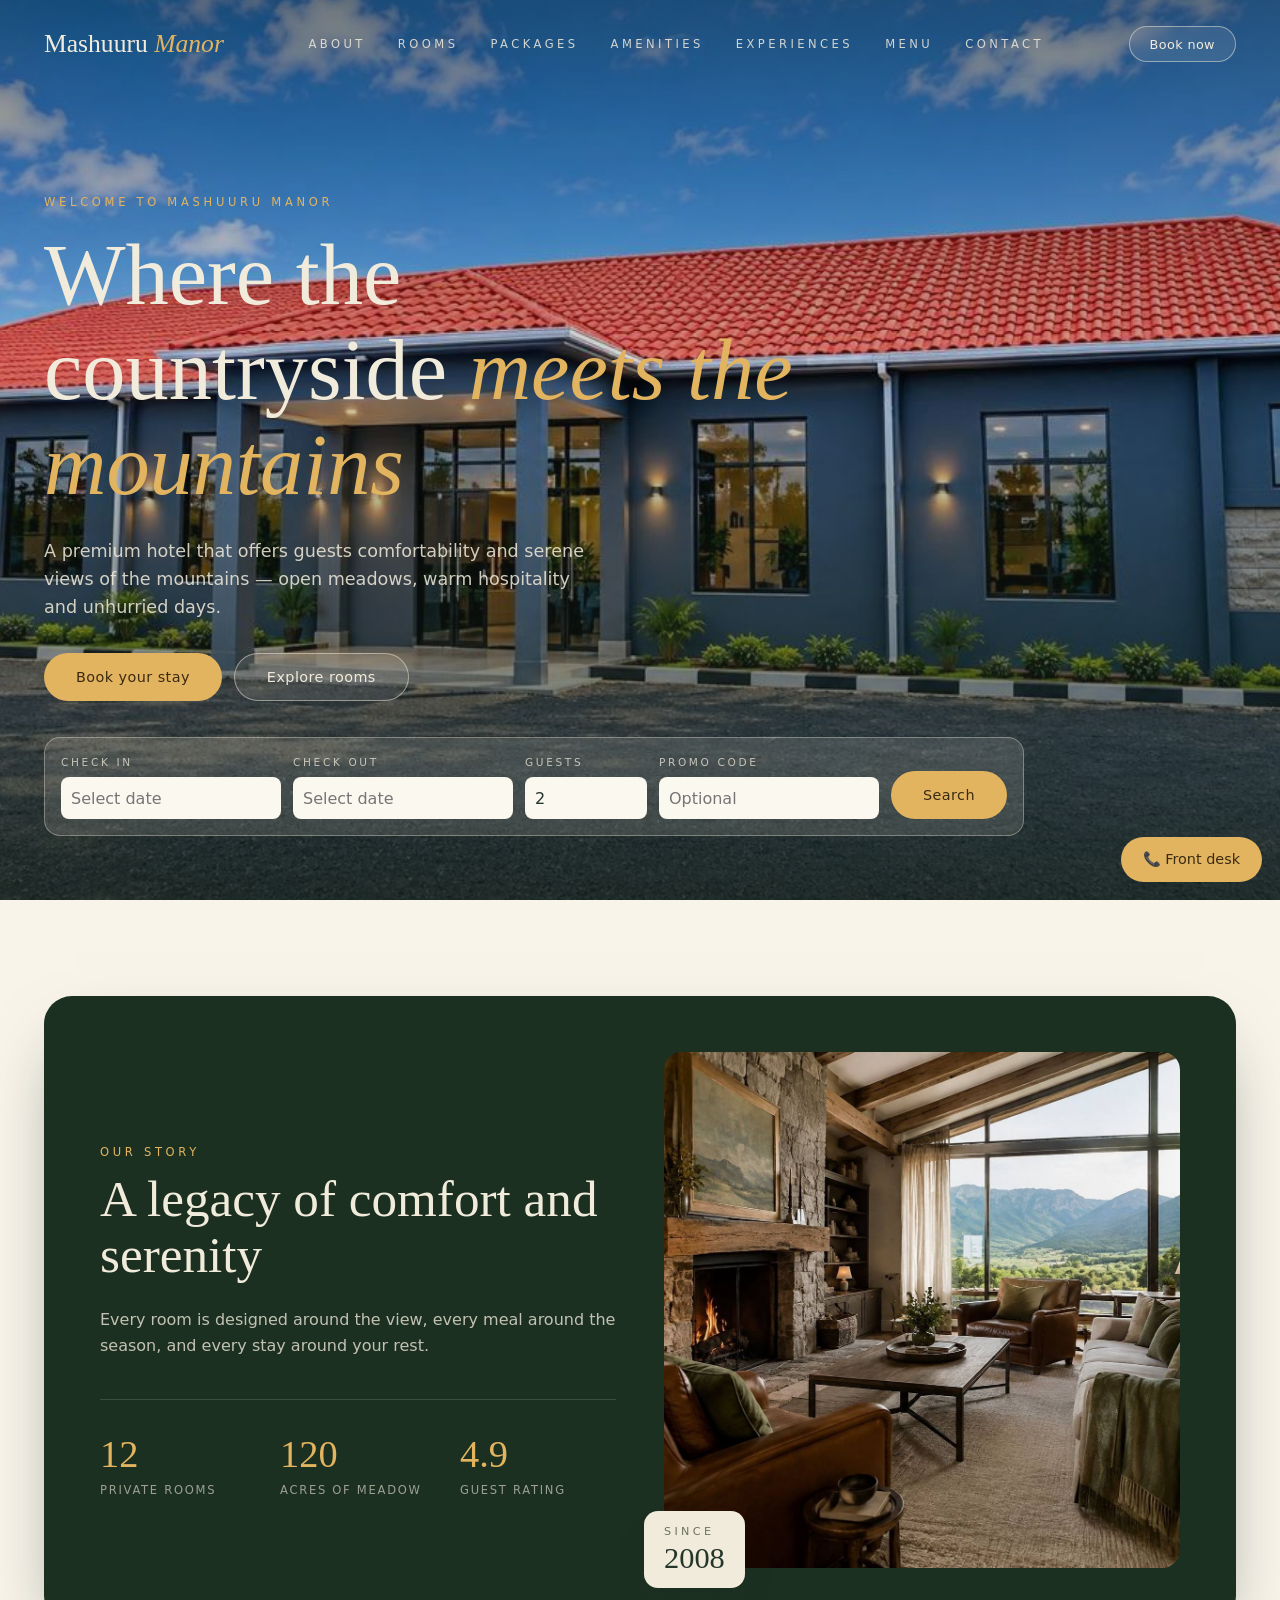
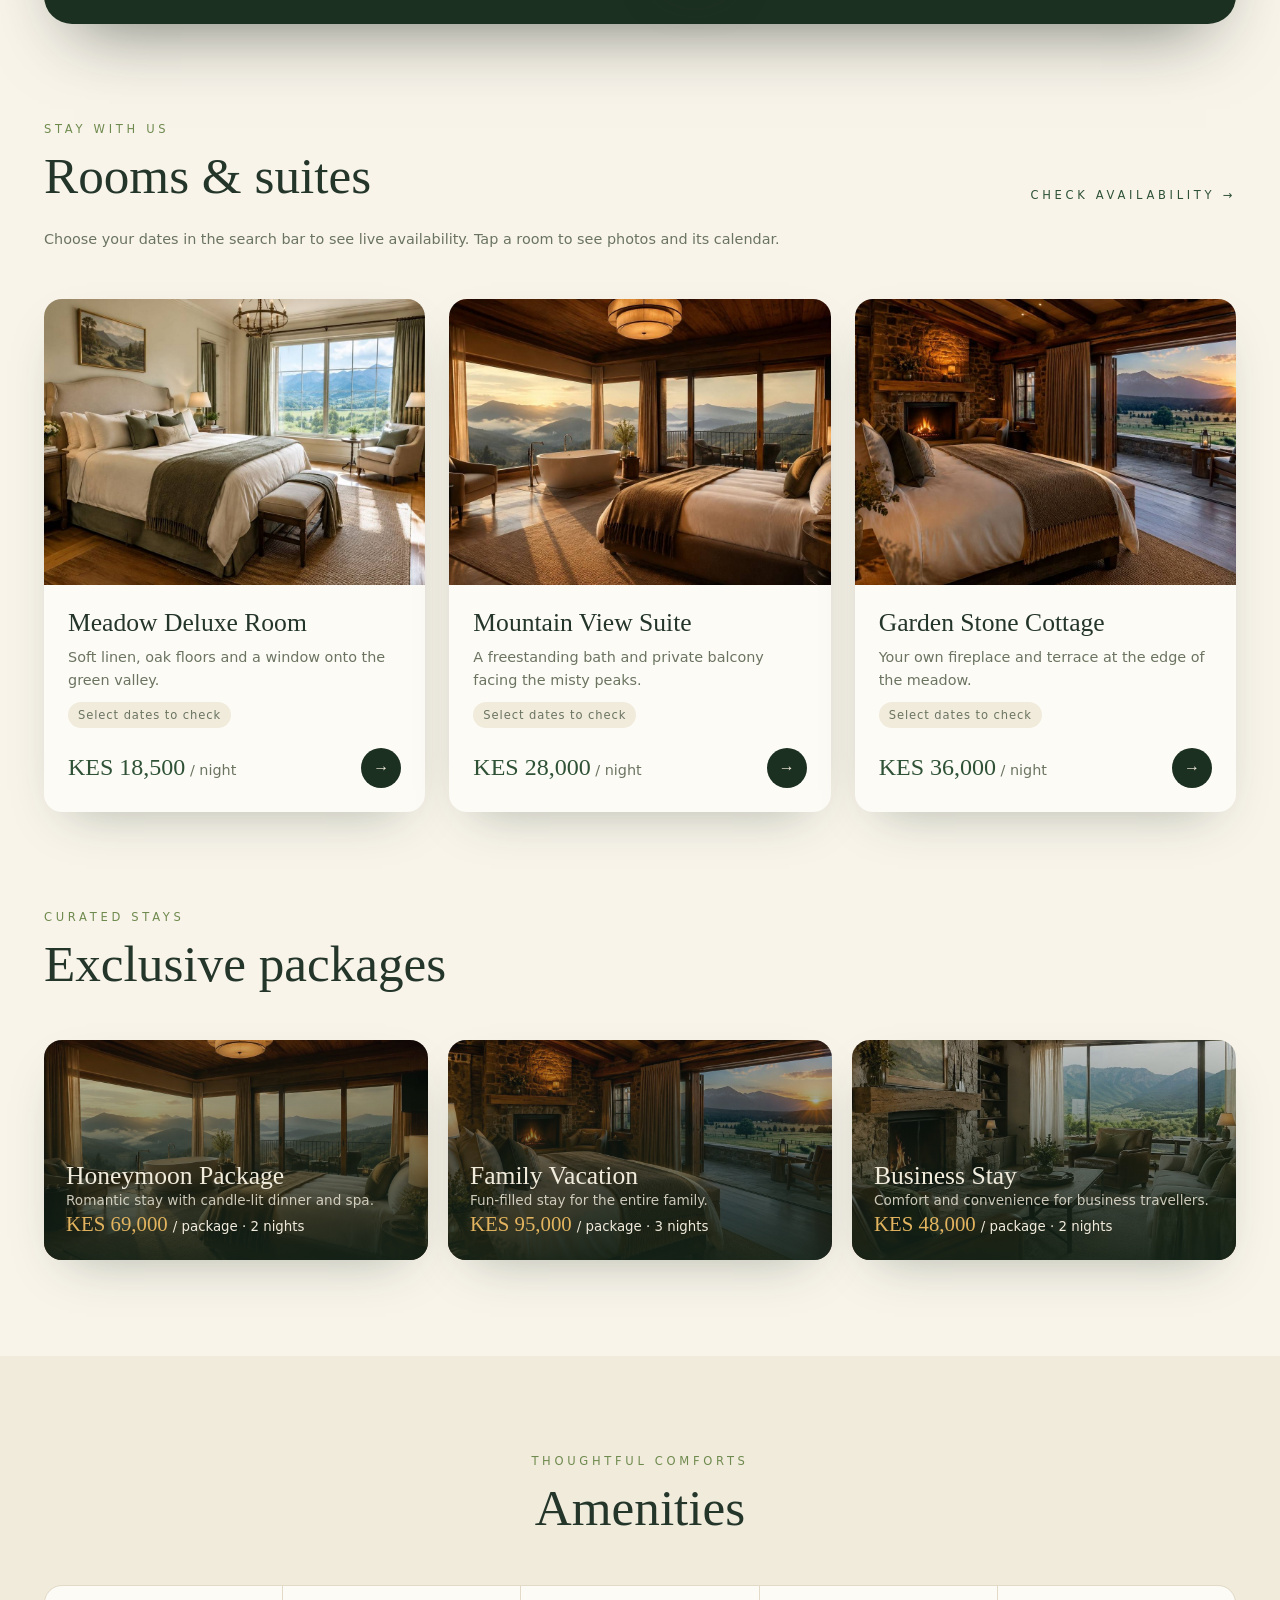
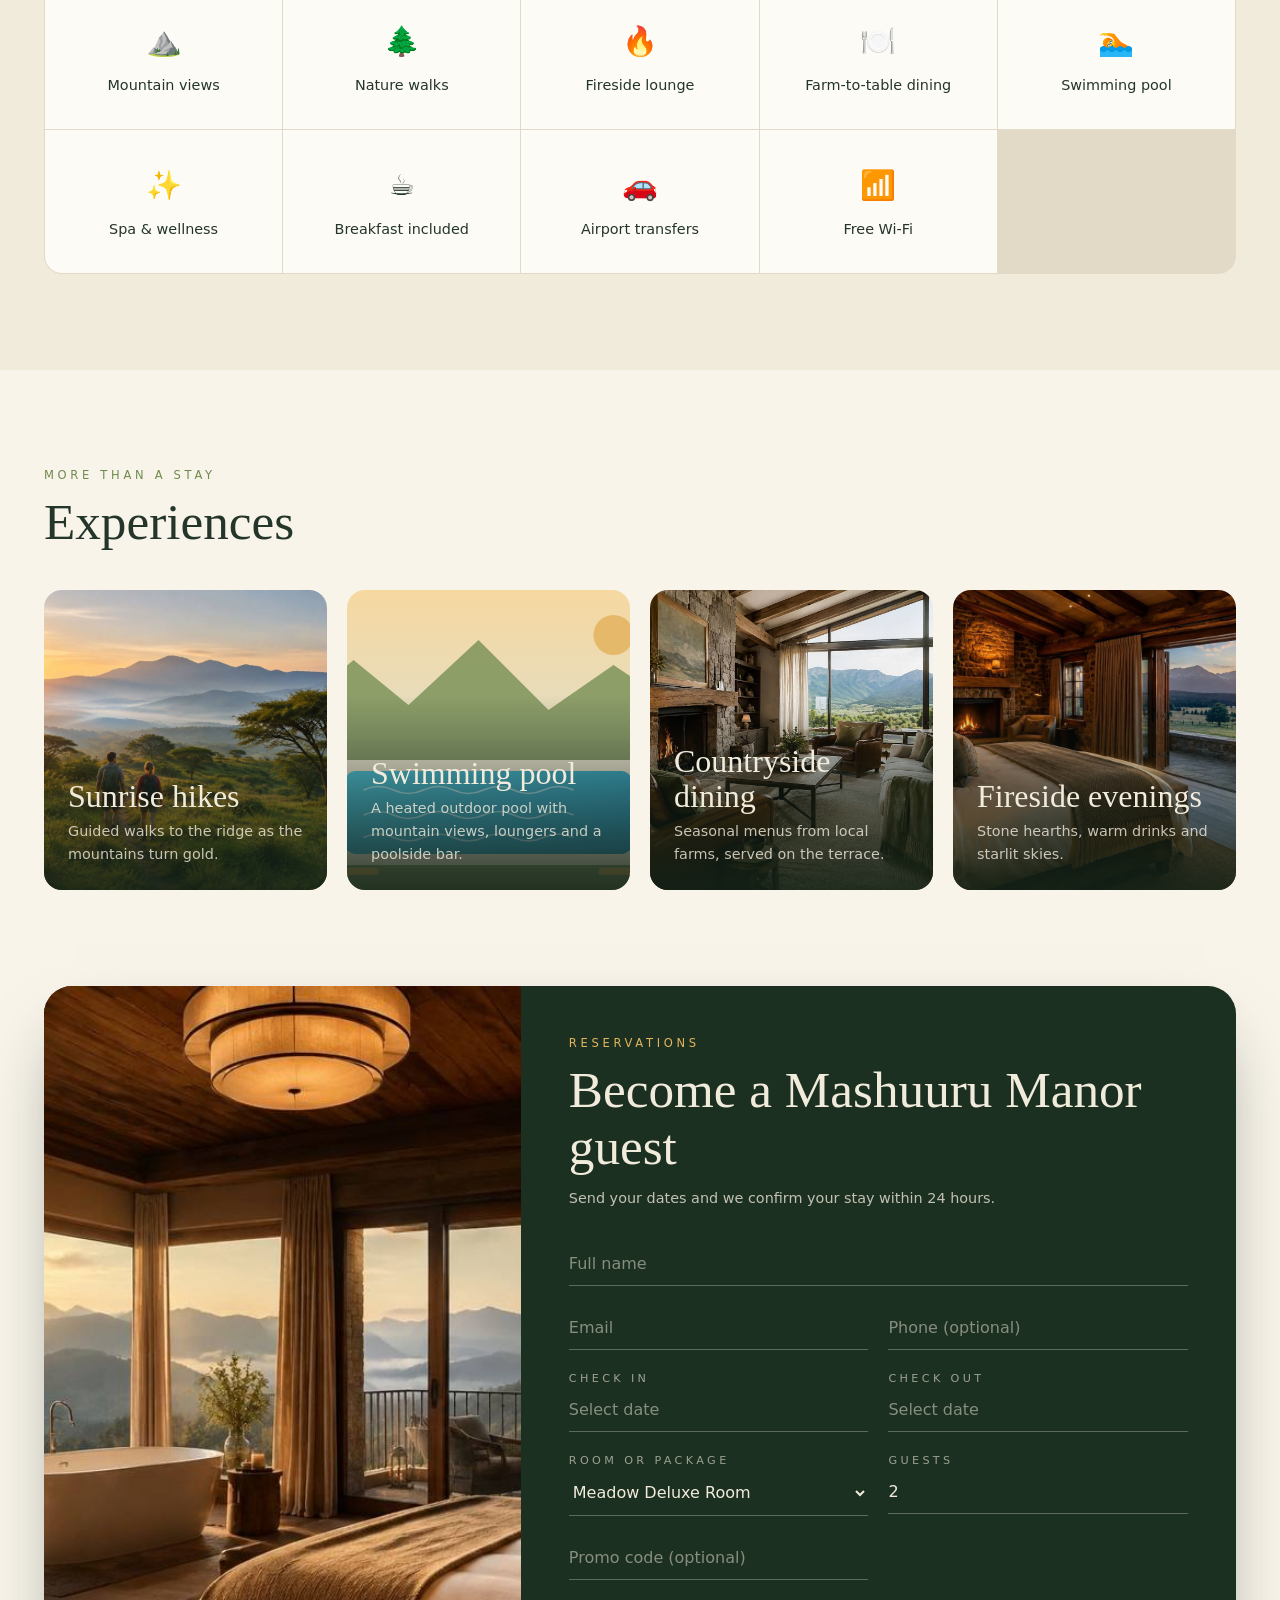
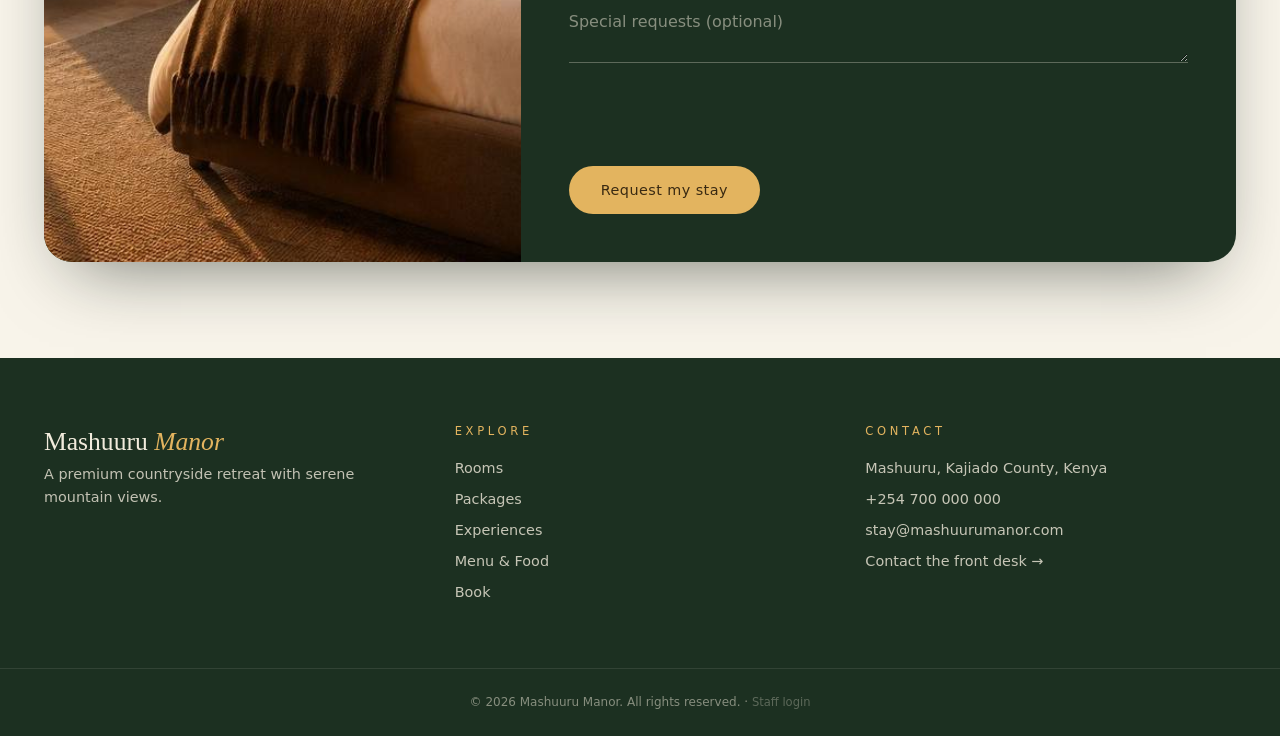
==== commit 6ac2be1e: "Add files via upload" ====
--- a/index.html
+++ b/index.html
@@ -5,14 +5,14 @@
 <meta name="viewport" content="width=device-width, initial-scale=1, viewport-fit=cover">
 <title>Mashuuru Manor — Premium Countryside Hotel with Mountain Views</title>
 <link href="https://fonts.googleapis.com/css2?family=Cormorant+Garamond:ital,wght@0,400;0,500;1,400;1,500&family=Jost:wght@300;400;500&display=swap" rel="stylesheet">
-<link rel="stylesheet" href="style.css">
+<link rel="stylesheet" href="assets/css/style.css">
 </head>
 <body>
 <div id="site" class="pg">
 <header class="site-header"><div class="container header-inner">
 <a href="#" class="logo" data-go="top">Mashuuru <em>Manor</em></a>
 <button class="menu-toggle" aria-label="Open menu" aria-expanded="false">&#9776;</button>
-<nav class="nav"><a href="#" data-go="about">About</a><a href="#" data-go="rooms">Rooms</a><a href="#" data-go="packages">Packages</a><a href="#" data-go="amenities">Amenities</a><a href="#" data-go="experiences">Experiences</a><a href="#" data-go="contact">Contact</a></nav>
+<nav class="nav"><a href="#" data-go="about">About</a><a href="#" data-go="rooms">Rooms</a><a href="#" data-go="packages">Packages</a><a href="#" data-go="amenities">Amenities</a><a href="#" data-go="experiences">Experiences</a><a href="#menu">Menu</a><a href="#" data-fd>Contact</a></nav>
 <a href="#" data-go="book" class="btn btn-glass btn-sm">Book now</a></div></header>
 
 <section class="hero" id="top">
@@ -35,16 +35,16 @@
 <section id="about" class="container section"><div class="about-card reveal"><div>
 <p class="eyebrow gold">Our story</p><h2>A legacy of comfort and serenity</h2>
 <p class="muted-light">Every room is designed around the view, every meal around the season, and every stay around your rest.</p>
-<div class="stats"><a href="#" data-go="rooms"><strong id="nrooms">24</strong><span>Private rooms</span></a><a href="#" data-go="experiences"><strong>120</strong><span>Acres of meadow</span></a><a href="#" data-go="amenities"><strong>4.9</strong><span>Guest rating</span></a></div></div>
+<div class="stats"><a href="#" data-go="rooms"><strong id="nrooms">24</strong><span>Private rooms</span></a><a href="#" data-go="experiences"><strong>120</strong><span>Acres of meadow</span></a><a href="#" data-go="book"><strong>4.9</strong><span>Guest rating</span></a></div></div>
 <div class="about-image"><img id="aboutimg" alt="Fireside lounge with windows facing green mountains"><div class="since"><span>Since</span><strong>2008</strong></div></div></div></section>
 
-<section id="rooms" class="container section-tight"><div class="section-head"><div><p class="eyebrow moss">Stay with us</p><h2>Rooms &amp; suites</h2></div><a href="#" data-go="book" class="eyebrow link">Find your stay →</a></div>
+<section id="rooms" class="container section-tight"><div class="section-head"><div><p class="eyebrow moss">Stay with us</p><h2>Rooms &amp; suites</h2></div><a href="#" data-go="book" class="eyebrow link">Check availability &rarr;</a></div>
 <p id="searchnote" class="small" style="margin:-24px 0 24px;color:var(--muted)">Choose your dates in the search bar to see live availability. Tap a room to see photos and its calendar.</p>
 <div class="grid-3" id="roomgrid"></div></section>
 
 <section id="packages" class="container section-tight"><div class="section-head"><div><p class="eyebrow moss">Curated stays</p><h2>Exclusive packages</h2></div></div><div class="pkgs" id="pkgs"></div></section>
 
-<section id="amenities" class="amenities"><div class="container center"><p class="eyebrow moss">Thoughtful comforts</p><h2>Amenities</h2><div class="amenity-grid" id="amgrid" style="grid-template-columns:repeat(4,1fr)"></div></div></section>
+<section id="amenities" class="amenities"><div class="container center"><p class="eyebrow moss">Thoughtful comforts</p><h2>Amenities</h2><div class="amenity-grid" id="amgrid" style="grid-template-columns:repeat(auto-fit,minmax(200px,1fr))"></div></div></section>
 
 <section id="experiences" class="container section"><p class="eyebrow moss">More than a stay</p><h2>Experiences</h2><div class="exps" id="exps"></div></section>
 
@@ -69,19 +69,18 @@
 
 <footer id="contact" class="footer"><div class="container footer-grid">
 <div><p class="logo">Mashuuru <em>Manor</em></p><p class="muted-light small">A premium countryside retreat with serene mountain views.</p></div>
-<div><p class="eyebrow gold">Explore</p><ul><li><a href="#" data-go="rooms">Rooms</a></li><li><a href="#" data-go="packages">Packages</a></li><li><a href="#" data-go="experiences">Experiences</a></li></ul></div>
-<div><p class="eyebrow gold">Contact</p><ul><li><a href="https://www.google.com/maps/search/Mashuuru+Kajiado+Kenya" target="_blank" rel="noopener">Mashuuru, Kajiado County, Kenya</a></li><li><a href="mailto:hello@mashuurumanor.com">hello@mashuurumanor.com</a></li></ul></div>
+<div><p class="eyebrow gold">Explore</p><ul><li><a href="#" data-go="rooms">Rooms</a></li><li><a href="#" data-go="packages">Packages</a></li><li><a href="#" data-go="experiences">Experiences</a></li><li><a href="#menu">Menu &amp; Food</a></li><li><a href="#" data-go="book">Book</a></li></ul></div>
+<div><p class="eyebrow gold">Contact</p><ul><li><a href="https://www.google.com/maps/search/Mashuuru+Kajiado+Kenya" target="_blank" rel="noopener">Mashuuru, Kajiado County, Kenya</a></li><li><a href="tel:+254700000000">+254 700 000 000</a></li><li><a href="mailto:stay@mashuurumanor.com">stay@mashuurumanor.com</a></li><li><a href="#" data-fd>Contact the front desk →</a></li></ul></div></div>
 <p class="copyright">&copy; <span id="year"></span> Mashuuru Manor. All rights reserved. · <a class="staff" href="#admin">Staff login</a></p></footer>
 </div>
 
 <div id="menupage" class="pg" hidden>
 <header class="site-header solid"><div class="container header-inner"><a href="#" class="logo" data-home="top">Mashuuru <em>Manor</em></a><button class="menu-toggle" aria-label="Open menu" aria-expanded="false">&#9776;</button>
-<nav class="nav"><a href="#" data-home="about">About</a><a href="#" data-home="rooms">Rooms</a><a href="#" data-home="packages">Packages</a><a href="#" data-home="experiences">Experiences</a><a href="#" data-home="book">Book</a></nav>
+<nav class="nav"><a href="#" data-home="about">About</a><a href="#" data-home="rooms">Rooms</a><a href="#" data-home="packages">Packages</a><a href="#" data-home="experiences">Experiences</a><a href="#menu" class="on">Menu</a><a href="#" data-fd>Contact</a></nav>
 <a href="#" data-cart class="btn btn-gold btn-sm">Your order · <span id="cartn">0</span></a></div></header>
-<section class="menu-hero"><div class="container"><p class="eyebrow gold">Food &amp; drink</p><h1>Our <em>menu</em></h1><p class="lead">Seasonal dishes from local farms, served in the dining room, on the terrace, or in your room.</p></div></section>
-<section class="container" style="padding:48px 24px 96px"><div class="tabs2" id="mtabs"></div><div class="chips" id="mchips"></div><div class="mgrid" id="mgrid"></div><p class="small" style="margin-top:24px;color:var(--muted)">Please let us know about any allergies or dietary requirements.</p></section>
-<footer class="footer"><p class="copyright" style="border:0">&copy; Mashuuru Manor · <a href="#" data-home="top" style="color:var(--gold)">Back to home</a> · <a href="#" data-home="book" style="color:var(--gold)">Book a stay</a></p></footer>
-</div>
+<section class="menu-hero"><div class="container"><p class="eyebrow gold">Food &amp; drink</p><h1>Our <em>menu</em></h1><p class="lead">Seasonal dishes from local farms, served in the dining room, on the terrace or to your room.</p></div></section>
+<section class="container" style="padding:48px 24px 96px"><div class="tabs2" id="mtabs"></div><div class="chips" id="mchips"></div><div class="mgrid" id="mgrid"></div><p class="small" style="margin-top:32px;color:var(--muted)">Prices in KES. Tell us about any allergies when ordering. Hungry? Tap the order button, or ask the <a href="#" data-fd data-topic="Room service" style="text-decoration:underline">front desk</a>.</p></section>
+<footer class="footer"><p class="copyright" style="border:0">&copy; Mashuuru Manor · <a href="#" data-home="top" style="color:var(--gold)">Back to home</a> · <a href="#" data-home="book" style="color:var(--gold)">Book a stay</a></p></footer></div>
 <button class="fab" id="fab" data-fd>📞 Front desk</button>
 <div id="dpm" hidden></div>
 <div id="admin" hidden></div>
--- a/assets/css/style.css
+++ b/assets/css/style.css
@@ -0,0 +1,1450 @@
+/* ===== Mashuuru Manor — countryside palette ===== */
+:root {
+  --forest: #1c3021; /* deep forest green */
+  --primary: #2f5236; /* pine green */
+  --moss: #6f8a4e; /* meadow moss */
+  --oak: #8a6239; /* oak wood */
+  --gold: #e3b45f; /* harvest gold */
+  --cream: #f8f4ea; /* warm linen background */
+  --linen: #f1ebdc;
+  --card: #fdfbf6;
+  --text: #24352a;
+  --muted: #6b7461;
+  --border: #e2dac7;
+  --radius: 18px;
+  --shadow: 0 20px 50px -24px rgba(28, 48, 33, 0.35);
+  --display: "Cormorant Garamond", Georgia, serif;
+  --sans: "Jost", system-ui, sans-serif;
+}
+* {
+  box-sizing: border-box;
+  margin: 0;
+  padding: 0;
+}
+html {
+  scroll-behavior: smooth;
+}
+body {
+  background: var(--cream);
+  color: var(--text);
+  font-family: var(--sans);
+  line-height: 1.6;
+  -webkit-font-smoothing: antialiased;
+}
+img {
+  max-width: 100%;
+  display: block;
+}
+a {
+  color: inherit;
+  text-decoration: none;
+}
+h1,
+h2,
+h3 {
+  font-family: var(--display);
+  font-weight: 500;
+  line-height: 1.1;
+}
+h2 {
+  font-size: clamp(2.2rem, 4vw, 3.2rem);
+  margin-top: 0.6rem;
+}
+h3 {
+  font-size: 1.6rem;
+}
+em {
+  color: var(--gold);
+}
+.container {
+  max-width: 1240px;
+  margin: 0 auto;
+  padding: 0 24px;
+}
+.section {
+  padding: 96px 24px;
+}
+.section-tight {
+  padding: 0 24px 96px;
+}
+.center {
+  text-align: center;
+}
+.eyebrow {
+  font-size: 0.72rem;
+  letter-spacing: 0.32em;
+  text-transform: uppercase;
+}
+.gold {
+  color: var(--gold);
+}
+.moss {
+  color: var(--moss);
+}
+.small {
+  font-size: 0.9rem;
+}
+.muted-light {
+  color: rgba(241, 235, 220, 0.78);
+}
+.link {
+  color: var(--primary);
+}
+
+/* Buttons */
+.btn {
+  display: inline-flex;
+  align-items: center;
+  justify-content: center;
+  height: 48px;
+  padding: 0 32px;
+  border-radius: 999px;
+  font: 500 0.9rem var(--sans);
+  letter-spacing: 0.03em;
+  cursor: pointer;
+  border: 0;
+  transition: 0.25s;
+}
+.btn-sm {
+  height: 36px;
+  padding: 0 20px;
+  font-size: 0.8rem;
+}
+.btn-gold {
+  background: var(--gold);
+  color: #3a2a12;
+}
+.btn-gold:hover {
+  background: var(--linen);
+}
+.btn-gold:disabled {
+  opacity: 0.6;
+  cursor: wait;
+}
+.btn-glass {
+  border: 1px solid rgba(241, 235, 220, 0.5);
+  background: rgba(241, 235, 220, 0.1);
+  color: var(--linen);
+  backdrop-filter: blur(6px);
+}
+.btn-glass:hover {
+  background: rgba(241, 235, 220, 0.2);
+}
+
+/* Header */
+.site-header {
+  position: absolute;
+  inset: 0 0 auto 0;
+  z-index: 30;
+}
+.header-inner {
+  display: flex;
+  align-items: center;
+  justify-content: space-between;
+  padding: 24px;
+}
+.logo {
+  font-family: var(--display);
+  font-size: 1.6rem;
+  color: var(--linen);
+}
+.nav {
+  display: flex;
+  gap: 32px;
+}
+.nav a {
+  font-size: 0.72rem;
+  letter-spacing: 0.3em;
+  text-transform: uppercase;
+  color: rgba(241, 235, 220, 0.85);
+}
+.nav a:hover {
+  color: var(--gold);
+}
+.menu-toggle {
+  display: none;
+  background: none;
+  border: 0;
+  color: var(--linen);
+  font-size: 1.6rem;
+  cursor: pointer;
+}
+
+/* Hero */
+.hero {
+  position: relative;
+  min-height: 100vh;
+  display: flex;
+  align-items: flex-end;
+  overflow: hidden;
+}
+.hero-img {
+  position: absolute;
+  inset: 0;
+  width: 100%;
+  height: 100%;
+  object-fit: cover;
+}
+.hero-overlay {
+  position: absolute;
+  inset: 0;
+  background: linear-gradient(180deg, rgba(20, 32, 23, 0.55), rgba(20, 32, 23, 0.15) 40%, rgba(18, 30, 21, 0.8));
+}
+.hero-content {
+  position: relative;
+  padding-top: 160px;
+  padding-bottom: 64px;
+  width: 100%;
+  animation: rise 0.9s ease both;
+}
+.hero h1 {
+  color: var(--linen);
+  font-size: clamp(3rem, 7vw, 5.4rem);
+  max-width: 780px;
+  margin-top: 16px;
+}
+.lead {
+  color: rgba(241, 235, 220, 0.85);
+  font-size: 1.1rem;
+  max-width: 560px;
+  margin-top: 24px;
+}
+.hero-actions {
+  display: flex;
+  flex-wrap: wrap;
+  gap: 12px;
+  margin-top: 32px;
+}
+
+/* About */
+.about-card {
+  display: grid;
+  grid-template-columns: 1fr 1fr;
+  gap: 48px;
+  align-items: center;
+  background: var(--forest);
+  color: var(--linen);
+  border-radius: 28px;
+  padding: 56px;
+  box-shadow: 0 30px 70px -30px rgba(15, 25, 18, 0.6);
+}
+.about-card p {
+  margin-top: 24px;
+}
+.stats {
+  display: grid;
+  grid-template-columns: repeat(3, 1fr);
+  gap: 24px;
+  border-top: 1px solid rgba(241, 235, 220, 0.15);
+  margin-top: 40px;
+  padding-top: 32px;
+}
+.stats strong {
+  display: block;
+  font: 400 2.4rem var(--display);
+  color: var(--gold);
+}
+.stats span {
+  font-size: 0.72rem;
+  letter-spacing: 0.15em;
+  text-transform: uppercase;
+  color: rgba(241, 235, 220, 0.6);
+}
+.about-image {
+  position: relative;
+}
+.about-image img {
+  border-radius: var(--radius);
+  aspect-ratio: 1;
+  object-fit: cover;
+  width: 100%;
+}
+.since {
+  position: absolute;
+  left: -20px;
+  bottom: -20px;
+  background: var(--linen);
+  color: var(--text);
+  border-radius: 14px;
+  padding: 12px 20px;
+  box-shadow: var(--shadow);
+}
+.since span {
+  display: block;
+  font-size: 0.7rem;
+  letter-spacing: 0.3em;
+  text-transform: uppercase;
+  color: var(--muted);
+}
+.since strong {
+  font: 400 1.9rem var(--display);
+}
+
+/* Rooms */
+.section-head {
+  display: flex;
+  justify-content: space-between;
+  align-items: flex-end;
+  flex-wrap: wrap;
+  gap: 16px;
+  margin-bottom: 48px;
+}
+.grid-3 {
+  display: grid;
+  grid-template-columns: repeat(3, 1fr);
+  gap: 24px;
+  margin-top: 48px;
+}
+.section-head + .grid-3 {
+  margin-top: 0;
+}
+.room {
+  background: var(--card);
+  border-radius: var(--radius);
+  overflow: hidden;
+  box-shadow: var(--shadow);
+}
+.room img {
+  aspect-ratio: 4/3;
+  object-fit: cover;
+  width: 100%;
+  transition: transform 0.7s;
+}
+.room:hover img {
+  transform: scale(1.05);
+}
+.room-body {
+  padding: 24px;
+}
+.room-body p {
+  color: var(--muted);
+  font-size: 0.9rem;
+  margin-top: 8px;
+}
+.room-foot {
+  display: flex;
+  justify-content: space-between;
+  align-items: center;
+  margin-top: 20px;
+  color: var(--muted);
+  font-size: 0.9rem;
+}
+.room-foot b {
+  font: 400 1.5rem var(--display);
+  color: var(--primary);
+}
+.round {
+  width: 40px;
+  height: 40px;
+  border-radius: 50%;
+  display: grid;
+  place-items: center;
+  background: var(--forest);
+  color: var(--linen);
+  transition: 0.25s;
+}
+.room:hover .round {
+  background: var(--gold);
+  color: #3a2a12;
+}
+
+/* Amenities */
+.amenities {
+  background: var(--linen);
+  padding: 96px 0;
+}
+.amenity-grid {
+  display: grid;
+  grid-template-columns: repeat(4, 1fr);
+  gap: 1px;
+  background: var(--border);
+  border: 1px solid var(--border);
+  border-radius: var(--radius);
+  overflow: hidden;
+  margin-top: 48px;
+}
+.amenity-grid div {
+  background: var(--card);
+  padding: 32px 16px;
+  font-size: 1.8rem;
+  display: flex;
+  flex-direction: column;
+  align-items: center;
+  gap: 10px;
+}
+.amenity-grid span {
+  font-size: 0.9rem;
+}
+
+/* Experiences */
+.exp {
+  min-height: 300px;
+  border-radius: var(--radius);
+  background-size: cover;
+  background-position: center;
+  position: relative;
+  overflow: hidden;
+  display: flex;
+  align-items: flex-end;
+  color: var(--linen);
+}
+.exp::before {
+  content: "";
+  position: absolute;
+  inset: 0;
+  background: linear-gradient(180deg, transparent 35%, rgba(20, 35, 24, 0.88));
+}
+.exp div {
+  position: relative;
+  padding: 24px;
+}
+.exp h3 {
+  font-size: 2rem;
+}
+.exp p {
+  font-size: 0.9rem;
+  color: rgba(241, 235, 220, 0.8);
+  margin-top: 6px;
+}
+
+/* Booking */
+.book-card {
+  display: grid;
+  grid-template-columns: 2fr 3fr;
+  background: var(--forest);
+  border-radius: 28px;
+  overflow: hidden;
+  box-shadow: 0 30px 70px -30px rgba(15, 25, 18, 0.6);
+}
+.book-card > img {
+  width: 100%;
+  height: 100%;
+  object-fit: cover;
+}
+.book-body {
+  padding: 48px;
+  color: var(--linen);
+}
+.book-body > .small {
+  margin: 12px 0 32px;
+}
+#booking-form {
+  display: grid;
+  grid-template-columns: 1fr 1fr;
+  gap: 20px;
+}
+#booking-form .full {
+  grid-column: 1 / -1;
+}
+#booking-form label {
+  font-size: 0.7rem;
+  letter-spacing: 0.3em;
+  text-transform: uppercase;
+  color: rgba(241, 235, 220, 0.6);
+}
+#booking-form input,
+#booking-form select,
+#booking-form textarea {
+  width: 100%;
+  background: transparent;
+  border: 0;
+  border-bottom: 1px solid rgba(241, 235, 220, 0.3);
+  color: var(--linen);
+  padding: 12px 0;
+  font: 1rem var(--sans);
+  letter-spacing: normal;
+  text-transform: none;
+  color-scheme: dark;
+}
+#booking-form input::placeholder,
+#booking-form textarea::placeholder {
+  color: rgba(241, 235, 220, 0.5);
+}
+#booking-form input:focus,
+#booking-form select:focus,
+#booking-form textarea:focus {
+  outline: none;
+  border-color: var(--gold);
+}
+#booking-form option {
+  color: var(--text);
+}
+.hp {
+  position: absolute;
+  left: -9999px;
+}
+.status {
+  min-height: 1.2em;
+  font-size: 0.9rem;
+}
+.status.ok {
+  color: #b9e3a0;
+}
+.status.err {
+  color: var(--gold);
+}
+
+/* Footer */
+.footer {
+  background: var(--forest);
+  color: var(--linen);
+}
+.footer-grid {
+  display: grid;
+  grid-template-columns: repeat(3, 1fr);
+  gap: 40px;
+  padding: 64px 24px;
+}
+.footer ul {
+  list-style: none;
+  margin-top: 16px;
+  display: grid;
+  gap: 8px;
+  font-size: 0.9rem;
+  color: rgba(241, 235, 220, 0.8);
+}
+.footer a:hover {
+  color: var(--gold);
+}
+.copyright {
+  text-align: center;
+  padding: 24px;
+  font-size: 0.75rem;
+  color: rgba(241, 235, 220, 0.5);
+  border-top: 1px solid rgba(241, 235, 220, 0.1);
+}
+
+/* Animations */
+@keyframes rise {
+  from {
+    opacity: 0;
+    transform: translateY(24px);
+  }
+  to {
+    opacity: 1;
+    transform: none;
+  }
+}
+.reveal {
+  opacity: 0;
+  transform: translateY(24px);
+  transition: 0.9s ease;
+}
+.reveal.visible {
+  opacity: 1;
+  transform: none;
+}
+
+/* Mobile */
+@media (max-width: 860px) {
+  .menu-toggle {
+    display: block;
+  }
+  .nav {
+    display: none;
+    position: absolute;
+    top: 76px;
+    left: 16px;
+    right: 16px;
+    flex-direction: column;
+    gap: 18px;
+    padding: 24px;
+    background: var(--forest);
+    border-radius: var(--radius);
+  }
+  .nav.open {
+    display: flex;
+  }
+  .header-inner > .btn {
+    display: none;
+  }
+  .about-card,
+  .book-card,
+  .grid-3,
+  .footer-grid {
+    grid-template-columns: 1fr;
+  }
+  .about-card {
+    padding: 32px;
+  }
+  .amenity-grid {
+    grid-template-columns: repeat(2, 1fr);
+  }
+  .book-card > img {
+    height: 240px;
+  }
+  .book-body {
+    padding: 32px 24px;
+  }
+  #booking-form {
+    grid-template-columns: 1fr;
+  }
+}
+
+/* ---- additions ---- */
+:root {
+  --band: #f1ebdc;
+  box-sizing: border-box;
+  padding-top: env(safe-area-inset-top, 0px);
+  padding-bottom: env(safe-area-inset-bottom, 0px);
+  color-scheme: light;
+}
+html {
+  scroll-padding-top: env(safe-area-inset-top, 0px);
+}
+@media (prefers-color-scheme: dark) {
+  :root:not([data-theme="light"]) {
+    --cream: #141b16;
+    --card: #1d261f;
+    --text: #ece6d6;
+    --muted: #a3ac98;
+    --border: #2f3a31;
+    --band: #19211b;
+    --primary: #9cc79f;
+    color-scheme: dark;
+  }
+}
+body {
+  background: var(--cream);
+}
+.amenities {
+  background: var(--band);
+}
+[hidden] {
+  display: none !important;
+}
+.site-header {
+  position: absolute;
+}
+.search {
+  position: relative;
+  display: grid;
+  grid-template-columns: repeat(4, 1fr) auto;
+  gap: 12px;
+  align-items: end;
+  margin-top: 36px;
+  max-width: 980px;
+  padding: 16px;
+  border-radius: 16px;
+  background: rgba(241, 235, 220, 0.14);
+  border: 1px solid rgba(241, 235, 220, 0.35);
+  backdrop-filter: blur(8px);
+}
+.search label {
+  font-size: 0.66rem;
+  letter-spacing: 0.25em;
+  text-transform: uppercase;
+  color: rgba(241, 235, 220, 0.75);
+  display: grid;
+  gap: 6px;
+}
+.search input {
+  height: 42px;
+  border-radius: 8px;
+  border: 0;
+  padding: 0 10px;
+  font: 1rem var(--sans);
+  background: #fbf8f0;
+  color: #24352a;
+}
+.badge {
+  display: inline-block;
+  font-size: 0.72rem;
+  letter-spacing: 0.08em;
+  padding: 4px 10px;
+  border-radius: 999px;
+  background: #e5efd9;
+  color: #2f5236;
+  margin-top: 10px;
+}
+.badge.few {
+  background: #fbe9c4;
+  color: #7a5410;
+}
+.badge.full {
+  background: #f6d6d2;
+  color: #8d2a20;
+}
+.badge.idle {
+  background: var(--band);
+  color: var(--muted);
+}
+.room,
+.pkg,
+.exp {
+  cursor: pointer;
+}
+.round {
+  border: 0;
+  cursor: pointer;
+  font-size: 1rem;
+}
+.pkgs {
+  display: grid;
+  grid-template-columns: repeat(auto-fit, minmax(260px, 1fr));
+  gap: 20px;
+}
+.pkg {
+  position: relative;
+  min-height: 220px;
+  border-radius: var(--radius);
+  background-size: cover;
+  background-position: center;
+  color: var(--linen);
+  display: flex;
+  align-items: flex-end;
+  overflow: hidden;
+  box-shadow: var(--shadow);
+}
+.pkg::before {
+  content: "";
+  position: absolute;
+  inset: 0;
+  background: linear-gradient(180deg, rgba(20, 35, 24, 0.2), rgba(20, 35, 24, 0.9));
+}
+.pkg div {
+  position: relative;
+  padding: 22px;
+}
+.pkg p {
+  font-size: 0.85rem;
+  color: rgba(241, 235, 220, 0.82);
+}
+.pkg b {
+  font: 400 1.3rem var(--display);
+  color: var(--gold);
+}
+.exps {
+  display: grid;
+  grid-template-columns: repeat(auto-fit, minmax(250px, 1fr));
+  gap: 20px;
+  margin-top: 40px;
+}
+.exp {
+  border: 0;
+  text-align: left;
+  font: inherit;
+}
+.modal {
+  position: fixed;
+  inset: 0;
+  z-index: 100;
+  background: rgba(10, 18, 12, 0.7);
+  display: grid;
+  place-items: center;
+  padding: 16px;
+  overflow: auto;
+}
+.panel {
+  background: var(--card);
+  color: var(--text);
+  border-radius: 22px;
+  max-width: 980px;
+  width: 100%;
+  display: grid;
+  grid-template-columns: 1.1fr 1fr;
+  overflow: hidden;
+  position: relative;
+  max-height: 92vh;
+}
+.panel > div {
+  overflow: auto;
+  max-height: 92vh;
+}
+.panel .pad {
+  padding: 32px;
+}
+.panel img.main {
+  width: 100%;
+  aspect-ratio: 4/3;
+  object-fit: cover;
+}
+.thumbs {
+  display: flex;
+  gap: 8px;
+  padding: 10px;
+}
+.thumbs img {
+  width: 72px;
+  height: 52px;
+  object-fit: cover;
+  border-radius: 8px;
+  cursor: pointer;
+  opacity: 0.7;
+  border: 2px solid transparent;
+}
+.thumbs img.on {
+  opacity: 1;
+  border-color: var(--gold);
+}
+.x {
+  position: absolute;
+  top: 12px;
+  right: 14px;
+  z-index: 2;
+  width: 36px;
+  height: 36px;
+  border-radius: 50%;
+  border: 0;
+  background: rgba(0, 0, 0, 0.55);
+  color: #fff;
+  font-size: 1.2rem;
+  cursor: pointer;
+}
+.chips {
+  display: flex;
+  flex-wrap: wrap;
+  gap: 8px;
+  margin: 14px 0;
+}
+.chips span {
+  font-size: 0.78rem;
+  padding: 4px 12px;
+  border-radius: 999px;
+  background: var(--band);
+  color: var(--text);
+}
+.price {
+  font: 400 1.8rem var(--display);
+  color: var(--primary);
+  margin: 6px 0;
+}
+.cals {
+  display: grid;
+  grid-template-columns: repeat(2, 1fr);
+  gap: 16px;
+  margin: 12px 0;
+}
+.cal h4 {
+  font: 500 1.1rem var(--display);
+  margin-bottom: 6px;
+}
+.cg {
+  display: grid;
+  grid-template-columns: repeat(7, 1fr);
+  gap: 3px;
+  font-size: 0.72rem;
+  text-align: center;
+}
+.cg i {
+  font-style: normal;
+  color: var(--muted);
+}
+.cg b {
+  font-weight: 400;
+  border-radius: 6px;
+  padding: 5px 0;
+}
+.cg .free {
+  background: #dcebd0;
+  color: #26451f;
+}
+.cg .few {
+  background: #fbe3ad;
+  color: #6d4a07;
+}
+.cg .full {
+  background: #f2c8c2;
+  color: #7e241b;
+}
+.cg .past {
+  opacity: 0.35;
+}
+.legend {
+  display: flex;
+  gap: 14px;
+  font-size: 0.72rem;
+  color: var(--muted);
+  flex-wrap: wrap;
+}
+.legend em {
+  font-style: normal;
+}
+.legend s {
+  display: inline-block;
+  width: 10px;
+  height: 10px;
+  border-radius: 3px;
+  margin-right: 5px;
+  text-decoration: none;
+}
+.btn-dark {
+  background: var(--forest);
+  color: var(--linen);
+}
+.btn-dark:hover {
+  background: var(--gold);
+  color: #3a2a12;
+}
+.ul {
+  padding-left: 18px;
+  color: var(--muted);
+  font-size: 0.92rem;
+}
+.ul li {
+  margin: 3px 0;
+}
+.toast {
+  position: fixed;
+  left: 50%;
+  bottom: calc(24px + env(safe-area-inset-bottom, 0px));
+  transform: translateX(-50%);
+  background: var(--forest);
+  color: var(--linen);
+  padding: 12px 22px;
+  border-radius: 999px;
+  z-index: 200;
+  box-shadow: var(--shadow);
+  font-size: 0.9rem;
+}
+.avail {
+  font-size: 0.9rem;
+  min-height: 1.3em;
+  color: var(--gold);
+}
+.staff {
+  font-size: 0.72rem;
+  opacity: 0.6;
+}
+/* admin */
+#admin {
+  min-height: 100vh;
+  background: var(--cream);
+  color: var(--text);
+  font-family: var(--sans);
+}
+.a-top {
+  background: var(--forest);
+  color: var(--linen);
+  display: flex;
+  gap: 16px;
+  align-items: center;
+  justify-content: space-between;
+  padding: 14px 24px;
+  flex-wrap: wrap;
+}
+.a-top a,
+.a-top button {
+  color: var(--gold);
+  background: none;
+  border: 0;
+  cursor: pointer;
+  font: inherit;
+}
+.tabs {
+  display: flex;
+  gap: 6px;
+  flex-wrap: wrap;
+}
+.tabs button {
+  padding: 8px 16px;
+  border-radius: 999px;
+  color: var(--linen);
+}
+.tabs button.on {
+  background: var(--gold);
+  color: #3a2a12;
+}
+.a-main {
+  max-width: 1240px;
+  margin: 0 auto;
+  padding: 24px 16px 60px;
+}
+.cards {
+  display: grid;
+  grid-template-columns: repeat(auto-fit, minmax(190px, 1fr));
+  gap: 14px;
+  margin-bottom: 24px;
+}
+.stat {
+  background: var(--card);
+  border: 1px solid var(--border);
+  border-radius: 14px;
+  padding: 16px;
+}
+.stat b {
+  display: block;
+  font: 400 2rem var(--display);
+  color: var(--primary);
+}
+.stat span {
+  font-size: 0.75rem;
+  letter-spacing: 0.12em;
+  text-transform: uppercase;
+  color: var(--muted);
+}
+.tw {
+  overflow-x: auto;
+  background: var(--card);
+  border: 1px solid var(--border);
+  border-radius: 14px;
+}
+table {
+  width: 100%;
+  border-collapse: collapse;
+  min-width: 820px;
+}
+th,
+td {
+  padding: 10px 12px;
+  text-align: left;
+  border-bottom: 1px solid var(--border);
+  font-size: 0.88rem;
+  vertical-align: top;
+}
+th {
+  background: var(--primary);
+  color: #f1ebdc;
+  font-weight: 500;
+}
+#admin input,
+#admin select,
+#admin textarea {
+  padding: 8px 10px;
+  border: 1px solid var(--border);
+  border-radius: 8px;
+  font: inherit;
+  background: var(--cream);
+  color: var(--text);
+  max-width: 100%;
+}
+#admin .row {
+  display: flex;
+  gap: 10px;
+  flex-wrap: wrap;
+  margin: 0 0 16px;
+  align-items: end;
+}
+#admin .row label {
+  display: grid;
+  gap: 4px;
+  font-size: 0.72rem;
+  letter-spacing: 0.1em;
+  text-transform: uppercase;
+  color: var(--muted);
+}
+.abtn {
+  padding: 8px 16px;
+  border-radius: 8px;
+  border: 0;
+  background: var(--forest);
+  color: var(--linen);
+  cursor: pointer;
+  font: inherit;
+}
+.abtn.alt {
+  background: var(--band);
+  color: var(--text);
+  border: 1px solid var(--border);
+}
+.abtn.del {
+  background: #8d2a20;
+}
+.acard {
+  background: var(--card);
+  border: 1px solid var(--border);
+  border-radius: 14px;
+  padding: 18px;
+  margin-bottom: 16px;
+}
+.acard h4 {
+  font: 500 1.3rem var(--display);
+  margin-bottom: 10px;
+}
+.pill {
+  padding: 3px 10px;
+  border-radius: 999px;
+  font-size: 0.75rem;
+  background: var(--band);
+}
+.pill.new {
+  background: #fbe9c4;
+  color: #7a5410;
+}
+.pill.confirmed {
+  background: #dcebd0;
+  color: #26451f;
+}
+.pill.cancelled {
+  background: #f2c8c2;
+  color: #7e241b;
+}
+.grid {
+  display: grid;
+  gap: 2px;
+  font-size: 0.78rem;
+}
+.grid div {
+  padding: 8px 4px;
+  text-align: center;
+  background: var(--card);
+  border-radius: 4px;
+}
+.grid .h {
+  background: none;
+  color: var(--muted);
+}
+.login {
+  max-width: 380px;
+  margin: 90px auto;
+  background: var(--card);
+  padding: 32px;
+  border-radius: 18px;
+  border: 1px solid var(--border);
+  display: grid;
+  gap: 12px;
+}
+.err {
+  color: #b3261e;
+}
+@media (max-width: 860px) {
+  .search {
+    grid-template-columns: 1fr 1fr;
+  }
+  .panel {
+    grid-template-columns: 1fr;
+  }
+  .cals {
+    grid-template-columns: 1fr;
+  }
+}
+/* ---- v2: animation, picker, menu, front desk ---- */
+@keyframes fade {
+  from {
+    opacity: 0;
+  }
+  to {
+    opacity: 1;
+  }
+}
+@keyframes pop {
+  from {
+    opacity: 0;
+    transform: translateY(24px) scale(0.94);
+  }
+  to {
+    opacity: 1;
+    transform: none;
+  }
+}
+@keyframes zoom {
+  from {
+    transform: scale(1);
+  }
+  to {
+    transform: scale(1.08);
+  }
+}
+@keyframes pulse {
+  0% {
+    box-shadow: 0 0 0 0 rgba(227, 180, 95, 0.6);
+  }
+  100% {
+    box-shadow: 0 0 0 18px rgba(227, 180, 95, 0);
+  }
+}
+@keyframes slide {
+  from {
+    opacity: 0;
+    transform: translate(-50%, 20px);
+  }
+  to {
+    opacity: 1;
+    transform: translate(-50%, 0);
+  }
+}
+.modal {
+  animation: fade 0.25s ease;
+}
+.panel {
+  animation: pop 0.4s cubic-bezier(0.2, 0.9, 0.3, 1.15);
+}
+.toast {
+  animation: slide 0.35s ease;
+}
+.pg {
+  animation: fade 0.5s ease;
+}
+.hero-img {
+  animation: zoom 18s ease-out both;
+}
+.panel.one {
+  grid-template-columns: 1fr;
+  max-width: 600px;
+}
+.room,
+.pkg,
+.exp,
+.mi {
+  transition:
+    transform 0.35s,
+    box-shadow 0.35s;
+}
+.room:hover,
+.pkg:hover,
+.exp:hover,
+.mi:hover {
+  transform: translateY(-6px);
+  box-shadow: 0 28px 55px -22px rgba(28, 48, 33, 0.5);
+}
+.amenity-grid div {
+  transition:
+    background 0.25s,
+    transform 0.25s;
+  cursor: pointer;
+}
+.amenity-grid div:hover {
+  background: var(--band);
+  transform: scale(1.03);
+}
+.stats a {
+  display: block;
+  cursor: pointer;
+  transition: transform 0.25s;
+}
+.stats a:hover {
+  transform: translateY(-3px);
+}
+.search input[data-dp],
+#booking-form input[data-dp] {
+  cursor: pointer;
+}
+.round:hover {
+  transform: scale(1.12);
+}
+.btn {
+  transition: 0.25s;
+}
+.btn:hover {
+  transform: translateY(-2px);
+}
+/* date picker */
+.dpp {
+  max-width: 760px;
+}
+.dpnav {
+  display: flex;
+  justify-content: space-between;
+  align-items: center;
+  margin: 10px 0 14px;
+}
+.dpms {
+  display: grid;
+  grid-template-columns: repeat(auto-fit, minmax(250px, 1fr));
+  gap: 22px;
+}
+.dpm h4 {
+  font: 500 1.2rem var(--display);
+  margin-bottom: 8px;
+  text-align: center;
+}
+.dg {
+  gap: 4px;
+}
+.dg .d {
+  border: 0;
+  border-radius: 8px;
+  padding: 9px 0;
+  font: inherit;
+  background: var(--band);
+  color: var(--text);
+  cursor: pointer;
+  transition: 0.15s;
+}
+.dg .d:hover:not(:disabled) {
+  background: var(--gold);
+  color: #3a2a12;
+}
+.dg .d.rng {
+  background: #e9dcb4;
+  color: #3a2a12;
+}
+.dg .d.sel {
+  background: var(--forest);
+  color: #f1ebdc;
+}
+.dg .d:disabled {
+  opacity: 0.3;
+  cursor: not-allowed;
+}
+.dg .d.full {
+  text-decoration: line-through;
+}
+/* front desk */
+.fab {
+  position: fixed;
+  right: 18px;
+  bottom: calc(18px + env(safe-area-inset-bottom, 0px));
+  z-index: 90;
+  border: 0;
+  border-radius: 999px;
+  padding: 14px 22px;
+  background: var(--gold);
+  color: #3a2a12;
+  font: 500 0.9rem var(--sans);
+  cursor: pointer;
+  animation: pulse 2.4s infinite;
+  box-shadow: var(--shadow);
+}
+.fab:hover {
+  transform: translateY(-3px);
+}
+.fdacts {
+  display: grid;
+  grid-template-columns: repeat(3, 1fr);
+  gap: 10px;
+  margin-bottom: 18px;
+}
+.fdacts .btn {
+  padding: 0 10px;
+  font-size: 0.85rem;
+}
+.fdf {
+  display: grid;
+  gap: 10px;
+}
+.fdf input,
+.fdf select,
+.fdf textarea,
+.of input,
+.of textarea {
+  width: 100%;
+  padding: 11px 12px;
+  border: 1px solid var(--border);
+  border-radius: 10px;
+  font: 1rem var(--sans);
+  background: var(--cream);
+  color: var(--text);
+}
+/* menu page */
+.site-header.solid {
+  position: relative;
+  background: var(--forest);
+}
+.nav a.on {
+  color: var(--gold);
+}
+.menu-hero {
+  background: linear-gradient(rgba(20, 32, 23, 0.7), rgba(20, 32, 23, 0.85)), var(--forest);
+  color: var(--linen);
+  padding: 70px 0 60px;
+}
+.menu-hero h1 {
+  font-size: clamp(3rem, 7vw, 5rem);
+}
+.tabs2 {
+  display: flex;
+  gap: 8px;
+  flex-wrap: wrap;
+  margin-bottom: 14px;
+}
+.tabs2 button,
+#mchips span {
+  padding: 9px 20px;
+  border-radius: 999px;
+  border: 1px solid var(--border);
+  background: var(--card);
+  color: var(--text);
+  font: inherit;
+  cursor: pointer;
+  transition: 0.2s;
+}
+.tabs2 button.on,
+#mchips span.on {
+  background: var(--forest);
+  color: var(--linen);
+  border-color: var(--forest);
+}
+#mchips {
+  margin: 0 0 28px;
+}
+#mchips span {
+  padding: 5px 14px;
+  font-size: 0.8rem;
+}
+.mgrid {
+  display: grid;
+  grid-template-columns: repeat(auto-fill, minmax(300px, 1fr));
+  gap: 20px;
+}
+.mi {
+  display: flex;
+  gap: 16px;
+  background: var(--card);
+  border-radius: var(--radius);
+  padding: 16px;
+  box-shadow: var(--shadow);
+  cursor: pointer;
+}
+.me {
+  font-size: 2.6rem;
+  width: 76px;
+  height: 76px;
+  flex: none;
+  display: grid;
+  place-items: center;
+  border-radius: 16px;
+  background: var(--band);
+}
+.mb {
+  flex: 1;
+}
+.mb h3 {
+  font-size: 1.4rem;
+}
+.mb p {
+  font-size: 0.85rem;
+  color: var(--muted);
+  margin: 4px 0;
+}
+.mf {
+  display: flex;
+  justify-content: space-between;
+  align-items: center;
+}
+.mf b {
+  font: 400 1.3rem var(--display);
+  color: var(--primary);
+}
+.mf .round {
+  width: 34px;
+  height: 34px;
+}
+.tg {
+  font-size: 0.65rem;
+  letter-spacing: 0.1em;
+  padding: 2px 8px;
+  border-radius: 999px;
+  background: #dcebd0;
+  color: #26451f;
+  margin-right: 4px;
+}
+.qrow {
+  display: flex;
+  justify-content: space-between;
+  align-items: center;
+  padding: 10px 0;
+  border-bottom: 1px solid var(--border);
+}
+.qrow div {
+  display: flex;
+  gap: 10px;
+  align-items: center;
+}
+.qrow .round {
+  width: 28px;
+  height: 28px;
+}
+.of {
+  display: grid;
+  gap: 10px;
+  margin-top: 16px;
+}
+@media (max-width: 560px) {
+  .fdacts {
+    grid-template-columns: 1fr;
+  }
+  .fab {
+    padding: 12px 16px;
+  }
+}
